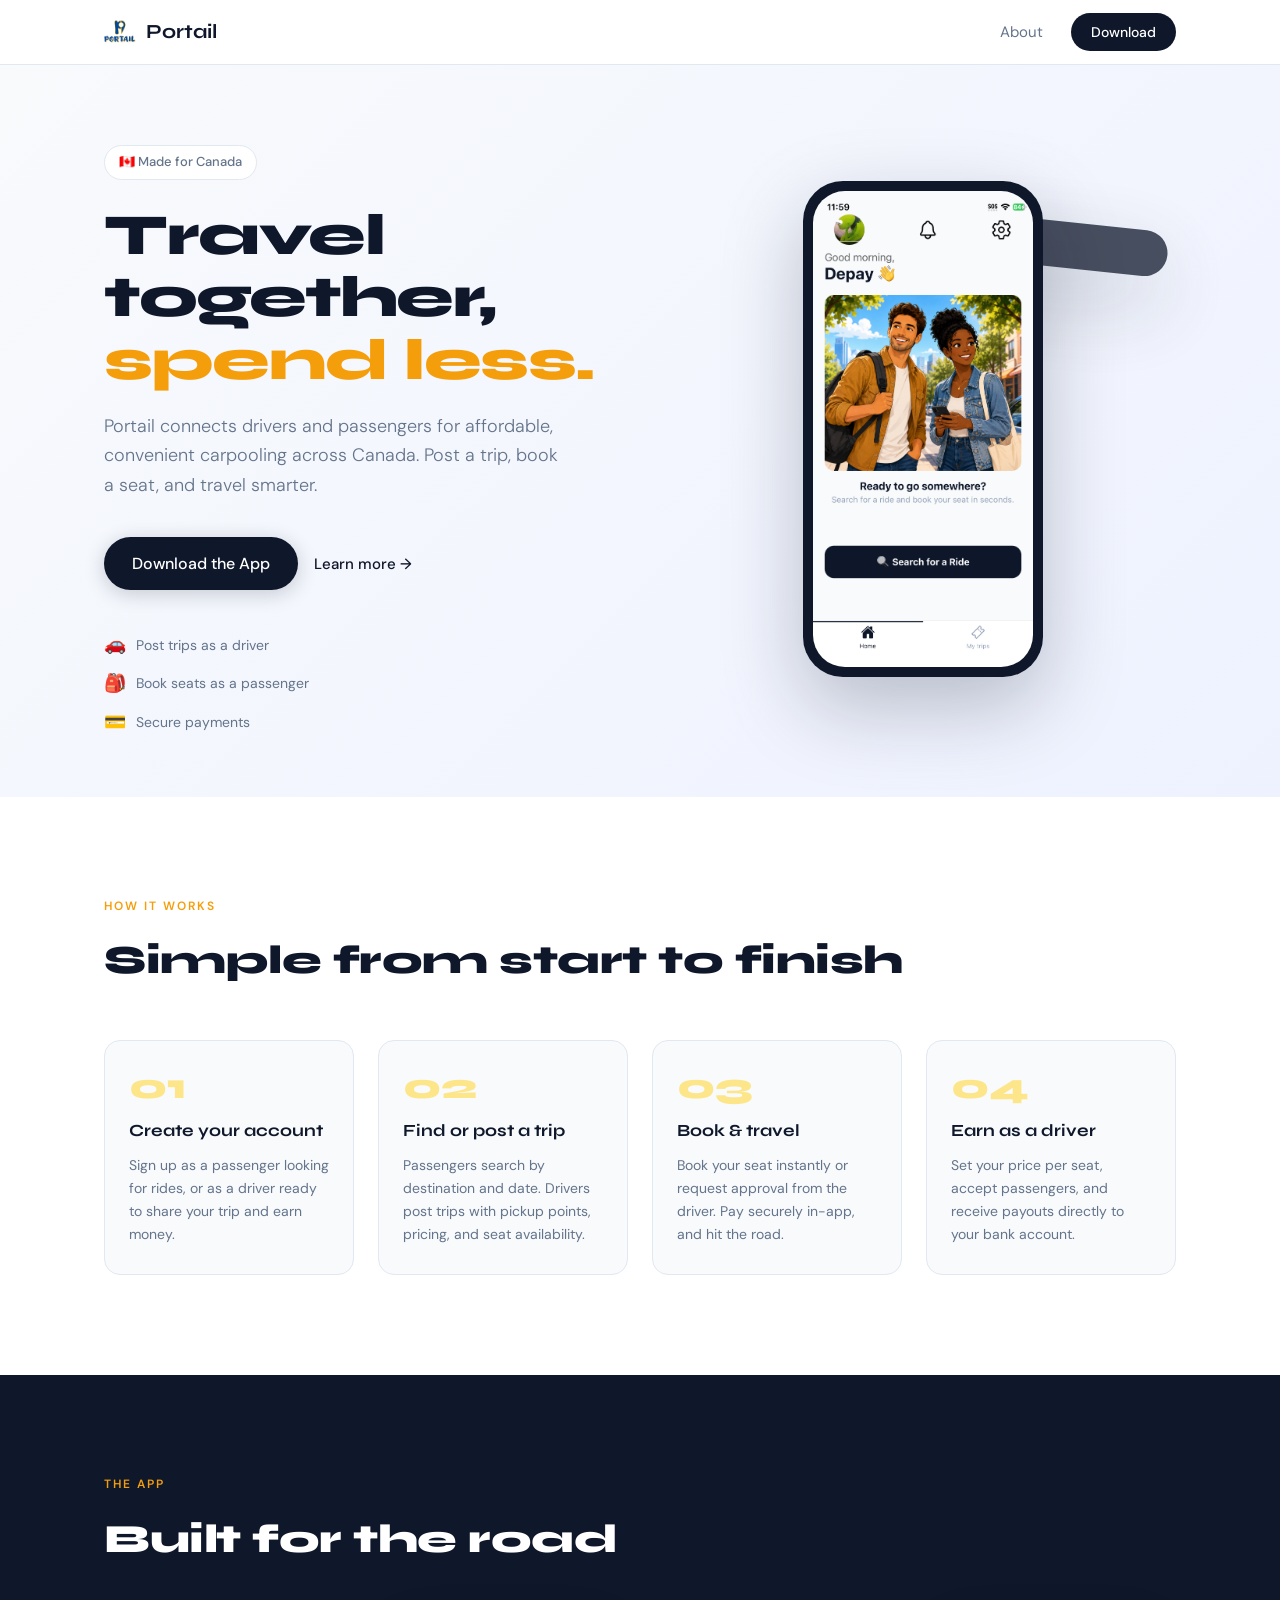
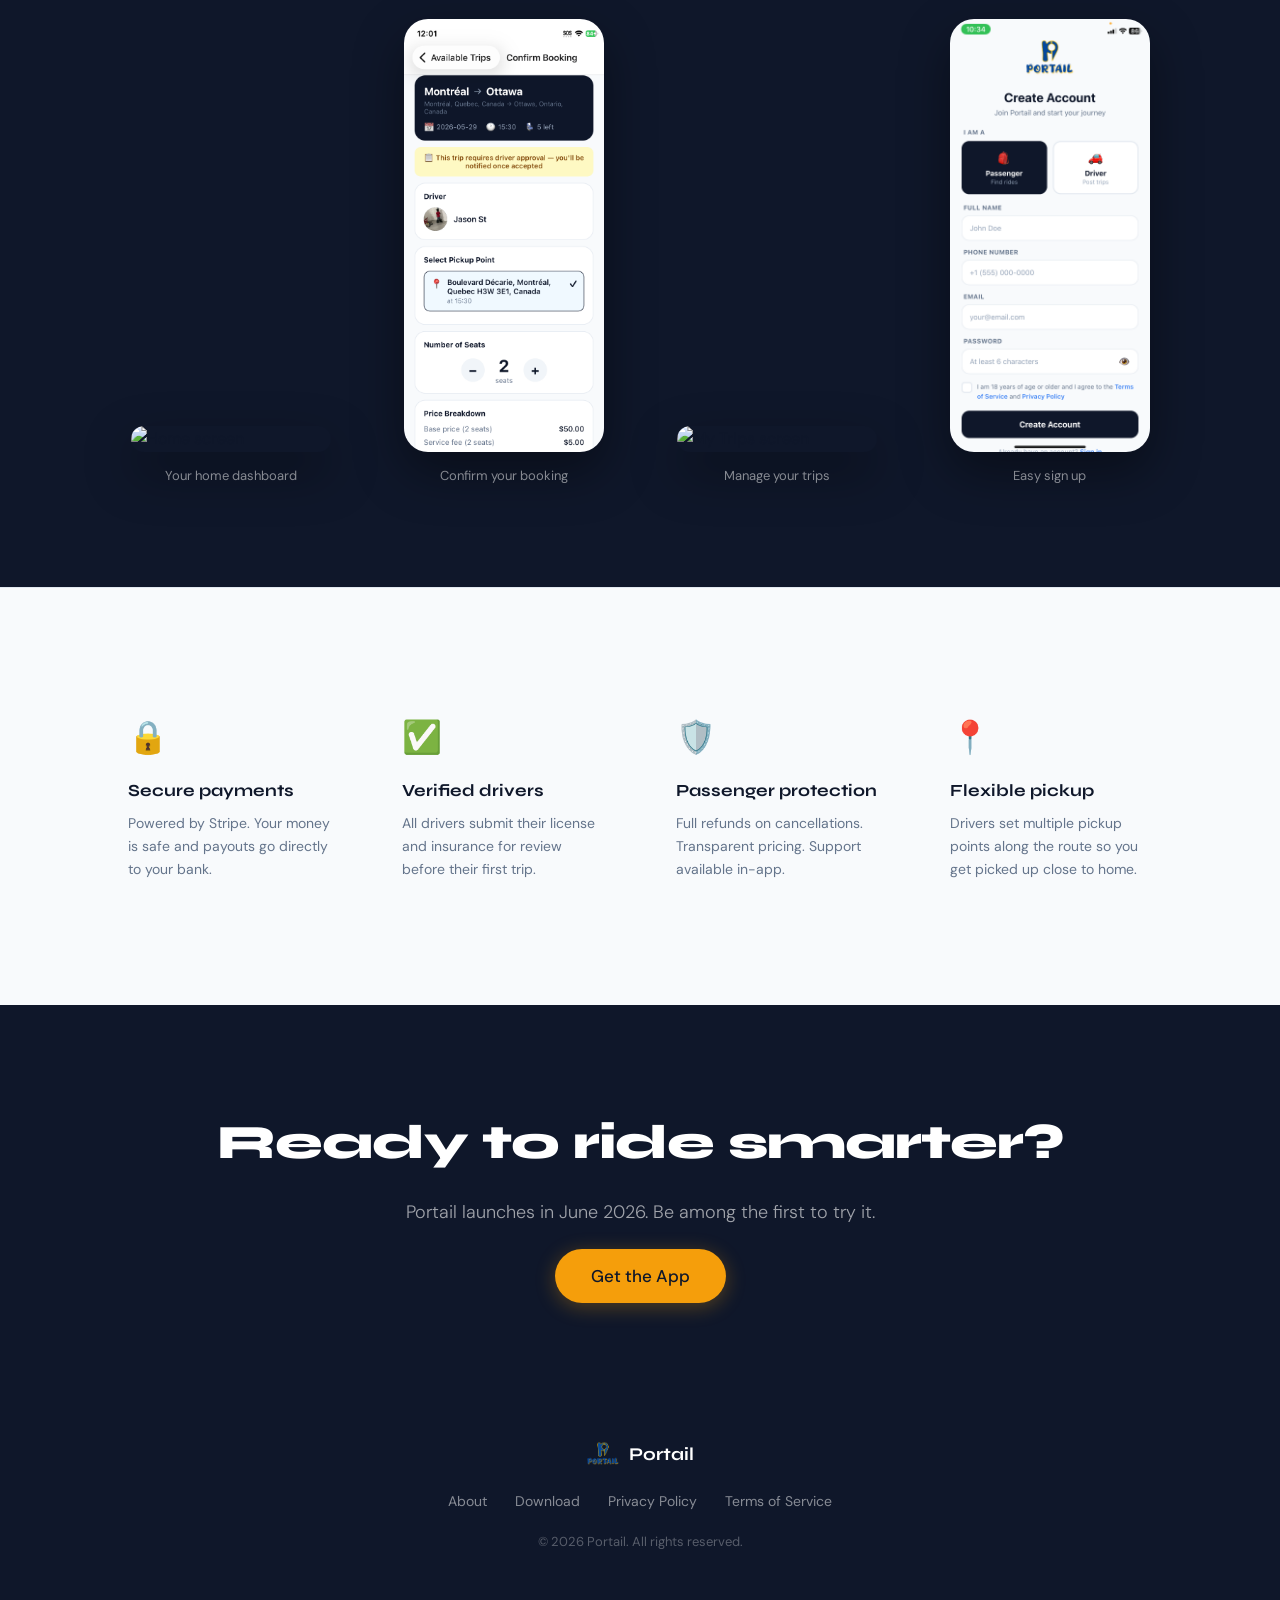
==== index.html @ 588521f0 "update" ====
<!DOCTYPE html>
<html lang="en">
<head>
  <meta charset="UTF-8" />
  <meta name="viewport" content="width=device-width, initial-scale=1.0" />
  <title>Portail — Carpooling Made Simple</title>
  <meta name="description" content="Portail connects drivers and passengers for affordable, convenient carpooling across Canada. Post a trip, book a seat, and travel smarter." />
  <link rel="preconnect" href="https://fonts.googleapis.com" />
  <link rel="preconnect" href="https://fonts.gstatic.com" crossorigin />
  <link href="https://fonts.googleapis.com/css2?family=Syne:wght@400;600;700;800&family=DM+Sans:ital,opsz,wght@0,9..40,300;0,9..40,400;0,9..40,500;1,9..40,300&display=swap" rel="stylesheet" />
  <link rel="stylesheet" href="styles.css" />
</head>
<body>

  <!-- NAV -->
  <nav class="nav">
    <div class="nav-inner">
      <a href="index.html" class="nav-logo">
        <img src="logo.png" alt="Portail" class="nav-logo-img" />
        <span>Portail</span>
      </a>
      <div class="nav-links">
        <a href="about.html">About</a>
        <a href="download.html" class="btn-nav">Download</a>
      </div>
    </div>
  </nav>

  <!-- HERO -->
  <section class="hero">
    <div class="hero-inner">
      <div class="hero-text">
        <div class="hero-badge">🇨🇦 Made for Canada</div>
        <h1>Travel together,<br /><span class="accent">spend less.</span></h1>
        <p class="hero-sub">Portail connects drivers and passengers for affordable, convenient carpooling across Canada. Post a trip, book a seat, and travel smarter.</p>
        <div class="hero-cta">
          <a href="download.html" class="btn-primary">Download the App</a>
          <a href="about.html" class="btn-ghost">Learn more →</a>
        </div>
        <div class="hero-badges">
          <div class="badge-item">
            <span class="badge-icon">🚗</span>
            <span>Post trips as a driver</span>
          </div>
          <div class="badge-item">
            <span class="badge-icon">🎒</span>
            <span>Book seats as a passenger</span>
          </div>
          <div class="badge-item">
            <span class="badge-icon">💳</span>
            <span>Secure payments</span>
          </div>
        </div>
      </div>
      <div class="hero-phones">
        <div class="phone-wrap phone-back">
          <img src="screen2.png" alt="Booking screen" class="phone-screen" />
        </div>
        <div class="phone-wrap phone-front">
          <img src="screen1.png" alt="Home screen" class="phone-screen" />
        </div>
      </div>
    </div>
  </section>

  <!-- FEATURES -->
  <section class="features">
    <div class="container">
      <div class="section-label">How it works</div>
      <h2>Simple from start to finish</h2>
      <div class="features-grid">
        <div class="feature-card">
          <div class="feature-num">01</div>
          <h3>Create your account</h3>
          <p>Sign up as a passenger looking for rides, or as a driver ready to share your trip and earn money.</p>
        </div>
        <div class="feature-card">
          <div class="feature-num">02</div>
          <h3>Find or post a trip</h3>
          <p>Passengers search by destination and date. Drivers post trips with pickup points, pricing, and seat availability.</p>
        </div>
        <div class="feature-card">
          <div class="feature-num">03</div>
          <h3>Book &amp; travel</h3>
          <p>Book your seat instantly or request approval from the driver. Pay securely in-app, and hit the road.</p>
        </div>
        <div class="feature-card">
          <div class="feature-num">04</div>
          <h3>Earn as a driver</h3>
          <p>Set your price per seat, accept passengers, and receive payouts directly to your bank account.</p>
        </div>
      </div>
    </div>
  </section>

  <!-- SCREENSHOTS -->
  <section class="screenshots">
    <div class="container">
      <div class="section-label">The app</div>
      <h2>Built for the road</h2>
      <div class="screens-row">
        <div class="screen-item">
          <img src="screen1.PNG" alt="Home screen" />
          <p>Your home dashboard</p>
        </div>
        <div class="screen-item">
          <img src="screen2.PNG" alt="Booking screen" />
          <p>Confirm your booking</p>
        </div>
        <div class="screen-item">
          <img src="screen3.png" alt="My Trips screen" />
          <p>Manage your trips</p>
        </div>
        <div class="screen-item">
          <img src="screen4.png" alt="Create account" />
          <p>Easy sign up</p>
        </div>
      </div>
    </div>
  </section>

  <!-- TRUST -->
  <section class="trust">
    <div class="container">
      <div class="trust-grid">
        <div class="trust-item">
          <div class="trust-icon">🔒</div>
          <h3>Secure payments</h3>
          <p>Powered by Stripe. Your money is safe and payouts go directly to your bank.</p>
        </div>
        <div class="trust-item">
          <div class="trust-icon">✅</div>
          <h3>Verified drivers</h3>
          <p>All drivers submit their license and insurance for review before their first trip.</p>
        </div>
        <div class="trust-item">
          <div class="trust-icon">🛡️</div>
          <h3>Passenger protection</h3>
          <p>Full refunds on cancellations. Transparent pricing. Support available in-app.</p>
        </div>
        <div class="trust-item">
          <div class="trust-icon">📍</div>
          <h3>Flexible pickup</h3>
          <p>Drivers set multiple pickup points along the route so you get picked up close to home.</p>
        </div>
      </div>
    </div>
  </section>

  <!-- CTA -->
  <section class="cta-section">
    <div class="container cta-inner">
      <h2>Ready to ride smarter?</h2>
      <p>Portail launches in June 2026. Be among the first to try it.</p>
      <a href="download.html" class="btn-primary btn-large">Get the App</a>
    </div>
  </section>

  <!-- FOOTER -->
  <footer class="footer">
    <div class="container footer-inner">
      <div class="footer-logo">
        <img src="logo.png" alt="Portail" class="nav-logo-img" />
        <span>Portail</span>
      </div>
      <div class="footer-links">
        <a href="about.html">About</a>
        <a href="download.html">Download</a>
        <a href="https://grape-magnolia-440.notion.site/Portail-Privacy-Policy-3470fde5a15980a7932dcb710c781176" target="_blank">Privacy Policy</a>
        <a href="https://grape-magnolia-440.notion.site/Portail-Terms-of-Service-3470fde5a15980f983e7eccd2fd66af7" target="_blank">Terms of Service</a>
      </div>
      <p class="footer-copy">© 2026 Portail. All rights reserved.</p>
    </div>
  </footer>

</body>
</html>
---- styles.css ----
*, *::before, *::after { box-sizing: border-box; margin: 0; padding: 0; }

:root {
  --navy: #0f172a;
  --navy-light: #1e293b;
  --gold: #f59e0b;
  --gold-light: #fde68a;
  --white: #ffffff;
  --off-white: #f8fafc;
  --text: #0f172a;
  --text-muted: #64748b;
  --text-light: #94a3b8;
  --border: #e2e8f0;
  --radius: 16px;
  --radius-sm: 10px;
}

html { scroll-behavior: smooth; }

body {
  font-family: 'DM Sans', sans-serif;
  background: var(--white);
  color: var(--text);
  line-height: 1.6;
  overflow-x: hidden;
}

h1, h2, h3 { font-family: 'Syne', sans-serif; }

.container {
  max-width: 1120px;
  margin: 0 auto;
  padding: 0 24px;
}

/* NAV */
.nav {
  position: sticky;
  top: 0;
  z-index: 100;
  background: rgba(255,255,255,0.92);
  backdrop-filter: blur(12px);
  border-bottom: 1px solid var(--border);
}

.nav-inner {
  max-width: 1120px;
  margin: 0 auto;
  padding: 0 24px;
  height: 64px;
  display: flex;
  align-items: center;
  justify-content: space-between;
}

.nav-logo {
  display: flex;
  align-items: center;
  gap: 10px;
  text-decoration: none;
  font-family: 'Syne', sans-serif;
  font-weight: 700;
  font-size: 20px;
  color: var(--navy);
}

.nav-logo-img {
  width: 32px;
  height: 32px;
  object-fit: contain;
}

.nav-links {
  display: flex;
  align-items: center;
  gap: 28px;
}

.nav-links a {
  text-decoration: none;
  color: var(--text-muted);
  font-size: 15px;
  font-weight: 400;
  transition: color 0.2s;
}

.nav-links a:hover, .nav-links a.active { color: var(--navy); }

.btn-nav {
  background: var(--navy) !important;
  color: var(--white) !important;
  padding: 8px 20px;
  border-radius: 40px;
  font-weight: 500 !important;
  font-size: 14px !important;
  transition: opacity 0.2s !important;
}

.btn-nav:hover { opacity: 0.85 !important; }

/* HERO */
.hero {
  padding: 80px 0 60px;
  background: linear-gradient(135deg, #f8fafc 0%, #eef2ff 100%);
  overflow: hidden;
}

.hero-inner {
  max-width: 1120px;
  margin: 0 auto;
  padding: 0 24px;
  display: grid;
  grid-template-columns: 1fr 1fr;
  gap: 60px;
  align-items: center;
}

.hero-badge {
  display: inline-flex;
  align-items: center;
  gap: 6px;
  background: var(--white);
  border: 1px solid var(--border);
  padding: 6px 14px;
  border-radius: 40px;
  font-size: 13px;
  font-weight: 500;
  color: var(--text-muted);
  margin-bottom: 24px;
}

h1 {
  font-size: 58px;
  font-weight: 800;
  line-height: 1.08;
  letter-spacing: -1.5px;
  color: var(--navy);
  margin-bottom: 20px;
}

.accent { color: var(--gold); }

.hero-sub {
  font-size: 18px;
  color: var(--text-muted);
  line-height: 1.65;
  max-width: 460px;
  margin-bottom: 36px;
  font-weight: 300;
}

.hero-cta {
  display: flex;
  gap: 16px;
  align-items: center;
  margin-bottom: 40px;
}

.btn-primary {
  background: var(--navy);
  color: var(--white);
  padding: 14px 28px;
  border-radius: 40px;
  text-decoration: none;
  font-weight: 500;
  font-size: 16px;
  transition: transform 0.2s, box-shadow 0.2s;
  box-shadow: 0 4px 20px rgba(15,23,42,0.2);
}

.btn-primary:hover {
  transform: translateY(-2px);
  box-shadow: 0 8px 30px rgba(15,23,42,0.25);
}

.btn-primary.btn-large {
  padding: 16px 36px;
  font-size: 17px;
}

.btn-ghost {
  color: var(--navy);
  text-decoration: none;
  font-weight: 500;
  font-size: 15px;
  transition: opacity 0.2s;
}

.btn-ghost:hover { opacity: 0.6; }

.hero-badges {
  display: flex;
  flex-direction: column;
  gap: 10px;
}

.badge-item {
  display: flex;
  align-items: center;
  gap: 10px;
  font-size: 14px;
  color: var(--text-muted);
}

.badge-icon { font-size: 18px; }

/* PHONE MOCKUPS */
.hero-phones {
  position: relative;
  height: 560px;
  display: flex;
  align-items: center;
  justify-content: center;
}

.phone-wrap {
  position: absolute;
  background: var(--navy);
  border-radius: 40px;
  padding: 10px;
  box-shadow: 0 30px 80px rgba(15,23,42,0.25);
  overflow: hidden;
}

.phone-front {
  width: 240px;
  z-index: 2;
  left: 50%;
  transform: translateX(-50%);
  top: 20px;
}

.phone-back {
  width: 220px;
  z-index: 1;
  left: 55%;
  top: 60px;
  opacity: 0.75;
  transform: rotate(6deg);
}

.phone-screen {
  width: 100%;
  border-radius: 32px;
  display: block;
}

/* SECTION LABEL */
.section-label {
  font-size: 12px;
  font-weight: 600;
  text-transform: uppercase;
  letter-spacing: 2px;
  color: var(--gold);
  margin-bottom: 12px;
}

/* FEATURES */
.features {
  padding: 100px 0;
  background: var(--white);
}

.features h2 {
  font-size: 40px;
  font-weight: 800;
  color: var(--navy);
  margin-bottom: 48px;
  letter-spacing: -0.5px;
}

.features-grid {
  display: grid;
  grid-template-columns: repeat(4, 1fr);
  gap: 24px;
}

.feature-card {
  background: var(--off-white);
  border-radius: var(--radius);
  padding: 28px 24px;
  border: 1px solid var(--border);
}

.feature-num {
  font-family: 'Syne', sans-serif;
  font-size: 36px;
  font-weight: 800;
  color: var(--gold-light);
  margin-bottom: 12px;
  line-height: 1;
}

.feature-card h3 {
  font-size: 17px;
  font-weight: 700;
  color: var(--navy);
  margin-bottom: 10px;
}

.feature-card p {
  font-size: 14px;
  color: var(--text-muted);
  line-height: 1.65;
}

/* SCREENSHOTS */
.screenshots {
  padding: 100px 0;
  background: var(--navy);
}

.screenshots .section-label { color: var(--gold); }

.screenshots h2 {
  font-size: 40px;
  font-weight: 800;
  color: var(--white);
  margin-bottom: 48px;
  letter-spacing: -0.5px;
}

.screens-row {
  display: grid;
  grid-template-columns: repeat(4, 1fr);
  gap: 20px;
  align-items: end;
}

.screen-item {
  display: flex;
  flex-direction: column;
  align-items: center;
  gap: 14px;
}

.screen-item img {
  width: 100%;
  max-width: 200px;
  border-radius: 24px;
  box-shadow: 0 20px 50px rgba(0,0,0,0.4);
}

.screen-item p {
  font-size: 13px;
  color: rgba(255,255,255,0.5);
  text-align: center;
}

/* TRUST */
.trust {
  padding: 100px 0;
  background: var(--off-white);
  border-top: 1px solid var(--border);
}

.trust-grid {
  display: grid;
  grid-template-columns: repeat(4, 1fr);
  gap: 24px;
}

.trust-item {
  padding: 24px;
}

.trust-icon {
  font-size: 32px;
  margin-bottom: 14px;
}

.trust-item h3 {
  font-size: 17px;
  font-weight: 700;
  color: var(--navy);
  margin-bottom: 8px;
}

.trust-item p {
  font-size: 14px;
  color: var(--text-muted);
  line-height: 1.65;
}

/* CTA SECTION */
.cta-section {
  padding: 100px 0;
  background: var(--navy);
}

.cta-inner {
  text-align: center;
}

.cta-inner h2 {
  font-size: 48px;
  font-weight: 800;
  color: var(--white);
  letter-spacing: -1px;
  margin-bottom: 16px;
}

.cta-inner p {
  font-size: 18px;
  color: rgba(255,255,255,0.6);
  margin-bottom: 36px;
  font-weight: 300;
}

.cta-inner .btn-primary {
  background: var(--gold);
  color: var(--navy);
  box-shadow: 0 4px 20px rgba(245,158,11,0.3);
}

/* PAGE HERO */
.page-hero {
  padding: 80px 0 60px;
  background: linear-gradient(135deg, #f8fafc 0%, #eef2ff 100%);
}

.page-hero h1 {
  font-size: 52px;
  font-weight: 800;
  letter-spacing: -1px;
  color: var(--navy);
  margin-bottom: 20px;
  line-height: 1.1;
}

.page-hero-sub {
  font-size: 18px;
  color: var(--text-muted);
  max-width: 600px;
  line-height: 1.7;
  font-weight: 300;
}

/* TIMELINE */
.timeline-section {
  padding: 100px 0;
  background: var(--white);
}

.timeline-section h2 {
  font-size: 40px;
  font-weight: 800;
  color: var(--navy);
  margin-bottom: 48px;
  letter-spacing: -0.5px;
}

.timeline {
  display: flex;
  flex-direction: column;
  gap: 0;
  border-left: 2px solid var(--border);
  padding-left: 40px;
  margin-left: 12px;
}

.timeline-item {
  position: relative;
  padding-bottom: 48px;
}

.timeline-item:last-child { padding-bottom: 0; }

.timeline-dot {
  position: absolute;
  left: -49px;
  top: 6px;
  width: 16px;
  height: 16px;
  border-radius: 50%;
  background: var(--gold);
  border: 3px solid var(--white);
  box-shadow: 0 0 0 2px var(--gold);
}

.timeline-date {
  font-size: 13px;
  font-weight: 600;
  text-transform: uppercase;
  letter-spacing: 1.5px;
  color: var(--gold);
  margin-bottom: 8px;
}

.timeline-content h3 {
  font-size: 22px;
  font-weight: 700;
  color: var(--navy);
  margin-bottom: 10px;
}

.timeline-content p {
  font-size: 15px;
  color: var(--text-muted);
  max-width: 560px;
  line-height: 1.7;
}

/* VALUES */
.values-section {
  padding: 100px 0;
  background: var(--off-white);
}

.values-section h2 {
  font-size: 40px;
  font-weight: 800;
  color: var(--navy);
  margin-bottom: 48px;
  letter-spacing: -0.5px;
}

.values-grid {
  display: grid;
  grid-template-columns: repeat(4, 1fr);
  gap: 24px;
}

.value-card {
  background: var(--white);
  border: 1px solid var(--border);
  border-radius: var(--radius);
  padding: 28px 24px;
}

.value-emoji { font-size: 32px; margin-bottom: 14px; }

.value-card h3 {
  font-size: 17px;
  font-weight: 700;
  color: var(--navy);
  margin-bottom: 8px;
}

.value-card p {
  font-size: 14px;
  color: var(--text-muted);
  line-height: 1.65;
}

/* DOWNLOAD PAGE */
.download-hero {
  padding: 80px 0;
  background: linear-gradient(135deg, #f8fafc 0%, #eef2ff 100%);
  min-height: calc(100vh - 64px);
  display: flex;
  align-items: center;
}

.download-inner {
  display: grid;
  grid-template-columns: 1fr 1fr;
  gap: 60px;
  align-items: center;
}

.download-text h1 {
  font-size: 52px;
  font-weight: 800;
  letter-spacing: -1px;
  color: var(--navy);
  margin-bottom: 20px;
  line-height: 1.1;
}

.download-text > p {
  font-size: 17px;
  color: var(--text-muted);
  line-height: 1.7;
  margin-bottom: 36px;
  font-weight: 300;
}

.store-buttons {
  display: flex;
  flex-direction: column;
  gap: 14px;
  margin-bottom: 16px;
}

.store-btn {
  display: flex;
  align-items: center;
  gap: 16px;
  background: var(--navy);
  color: var(--white);
  text-decoration: none;
  padding: 14px 22px;
  border-radius: var(--radius);
  max-width: 260px;
  transition: transform 0.2s, opacity 0.2s;
  opacity: 0.5;
  cursor: default;
}

.store-icon { display: flex; align-items: center; }

.store-text {
  display: flex;
  flex-direction: column;
}

.store-sub {
  font-size: 11px;
  opacity: 0.7;
  font-weight: 300;
}

.store-name {
  font-family: 'Syne', sans-serif;
  font-size: 18px;
  font-weight: 700;
}

.coming-soon-note {
  font-size: 13px;
  color: var(--text-light);
  margin-bottom: 28px;
}

.download-features {
  display: flex;
  flex-direction: column;
  gap: 10px;
}

.dl-feature {
  display: flex;
  align-items: center;
  gap: 10px;
  font-size: 15px;
  color: var(--text-muted);
}

.dl-feature span {
  color: #22c55e;
  font-weight: 700;
}

.download-phone {
  display: flex;
  justify-content: center;
  align-items: center;
}

.dl-phone-img {
  width: 280px;
  border-radius: 36px;
  box-shadow: 0 30px 80px rgba(15,23,42,0.2);
}

/* REQUIREMENTS */
.requirements {
  padding: 80px 0;
  background: var(--white);
  border-top: 1px solid var(--border);
}

.requirements h2 {
  font-size: 32px;
  font-weight: 800;
  color: var(--navy);
  margin-bottom: 36px;
  letter-spacing: -0.5px;
}

.req-grid {
  display: grid;
  grid-template-columns: repeat(2, 1fr);
  gap: 20px;
  max-width: 560px;
}

.req-card {
  background: var(--off-white);
  border: 1px solid var(--border);
  border-radius: var(--radius);
  padding: 24px;
}

.req-icon { font-size: 28px; margin-bottom: 12px; }

.req-card h3 {
  font-size: 17px;
  font-weight: 700;
  color: var(--navy);
  margin-bottom: 8px;
}

.req-card p {
  font-size: 14px;
  color: var(--text-muted);
  line-height: 1.8;
}

/* FOOTER */
.footer {
  background: var(--navy);
  padding: 48px 0;
}

.footer-inner {
  display: flex;
  flex-direction: column;
  align-items: center;
  gap: 20px;
}

.footer-logo {
  display: flex;
  align-items: center;
  gap: 10px;
  font-family: 'Syne', sans-serif;
  font-weight: 700;
  font-size: 18px;
  color: var(--white);
}

.footer-links {
  display: flex;
  gap: 28px;
}

.footer-links a {
  text-decoration: none;
  color: rgba(255,255,255,0.5);
  font-size: 14px;
  transition: color 0.2s;
}

.footer-links a:hover { color: var(--white); }

.footer-copy {
  font-size: 13px;
  color: rgba(255,255,255,0.3);
}

/* RESPONSIVE */
@media (max-width: 900px) {
  h1 { font-size: 40px; }
  .hero-inner { grid-template-columns: 1fr; }
  .hero-phones { display: none; }
  .features-grid { grid-template-columns: repeat(2, 1fr); }
  .trust-grid { grid-template-columns: repeat(2, 1fr); }
  .values-grid { grid-template-columns: repeat(2, 1fr); }
  .screens-row { grid-template-columns: repeat(2, 1fr); }
  .download-inner { grid-template-columns: 1fr; }
  .download-phone { display: none; }
  .page-hero h1 { font-size: 38px; }
}

@media (max-width: 560px) {
  h1 { font-size: 34px; }
  .features-grid { grid-template-columns: 1fr; }
  .trust-grid { grid-template-columns: 1fr; }
  .values-grid { grid-template-columns: 1fr; }
  .screens-row { grid-template-columns: repeat(2, 1fr); }
  .cta-inner h2 { font-size: 34px; }
  .footer-links { flex-wrap: wrap; justify-content: center; gap: 16px; }
  .hero-cta { flex-direction: column; align-items: flex-start; }
}
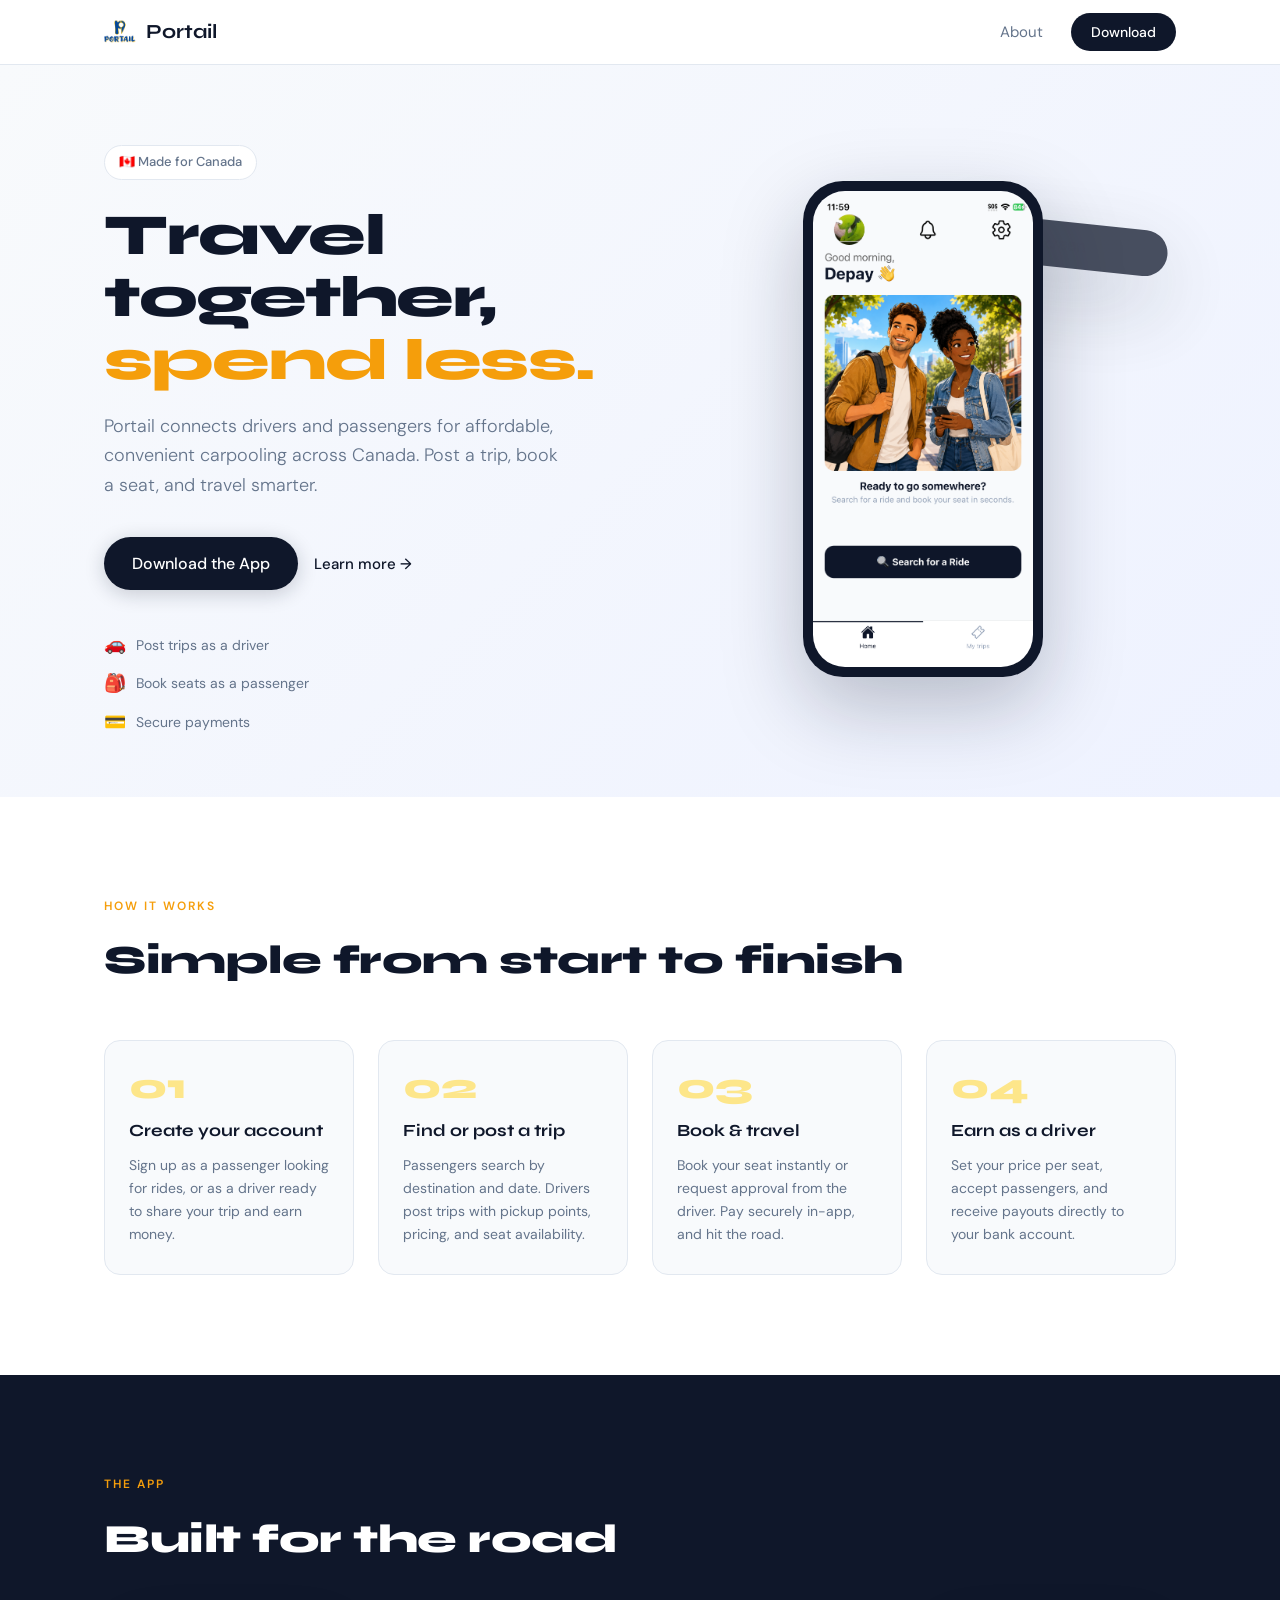
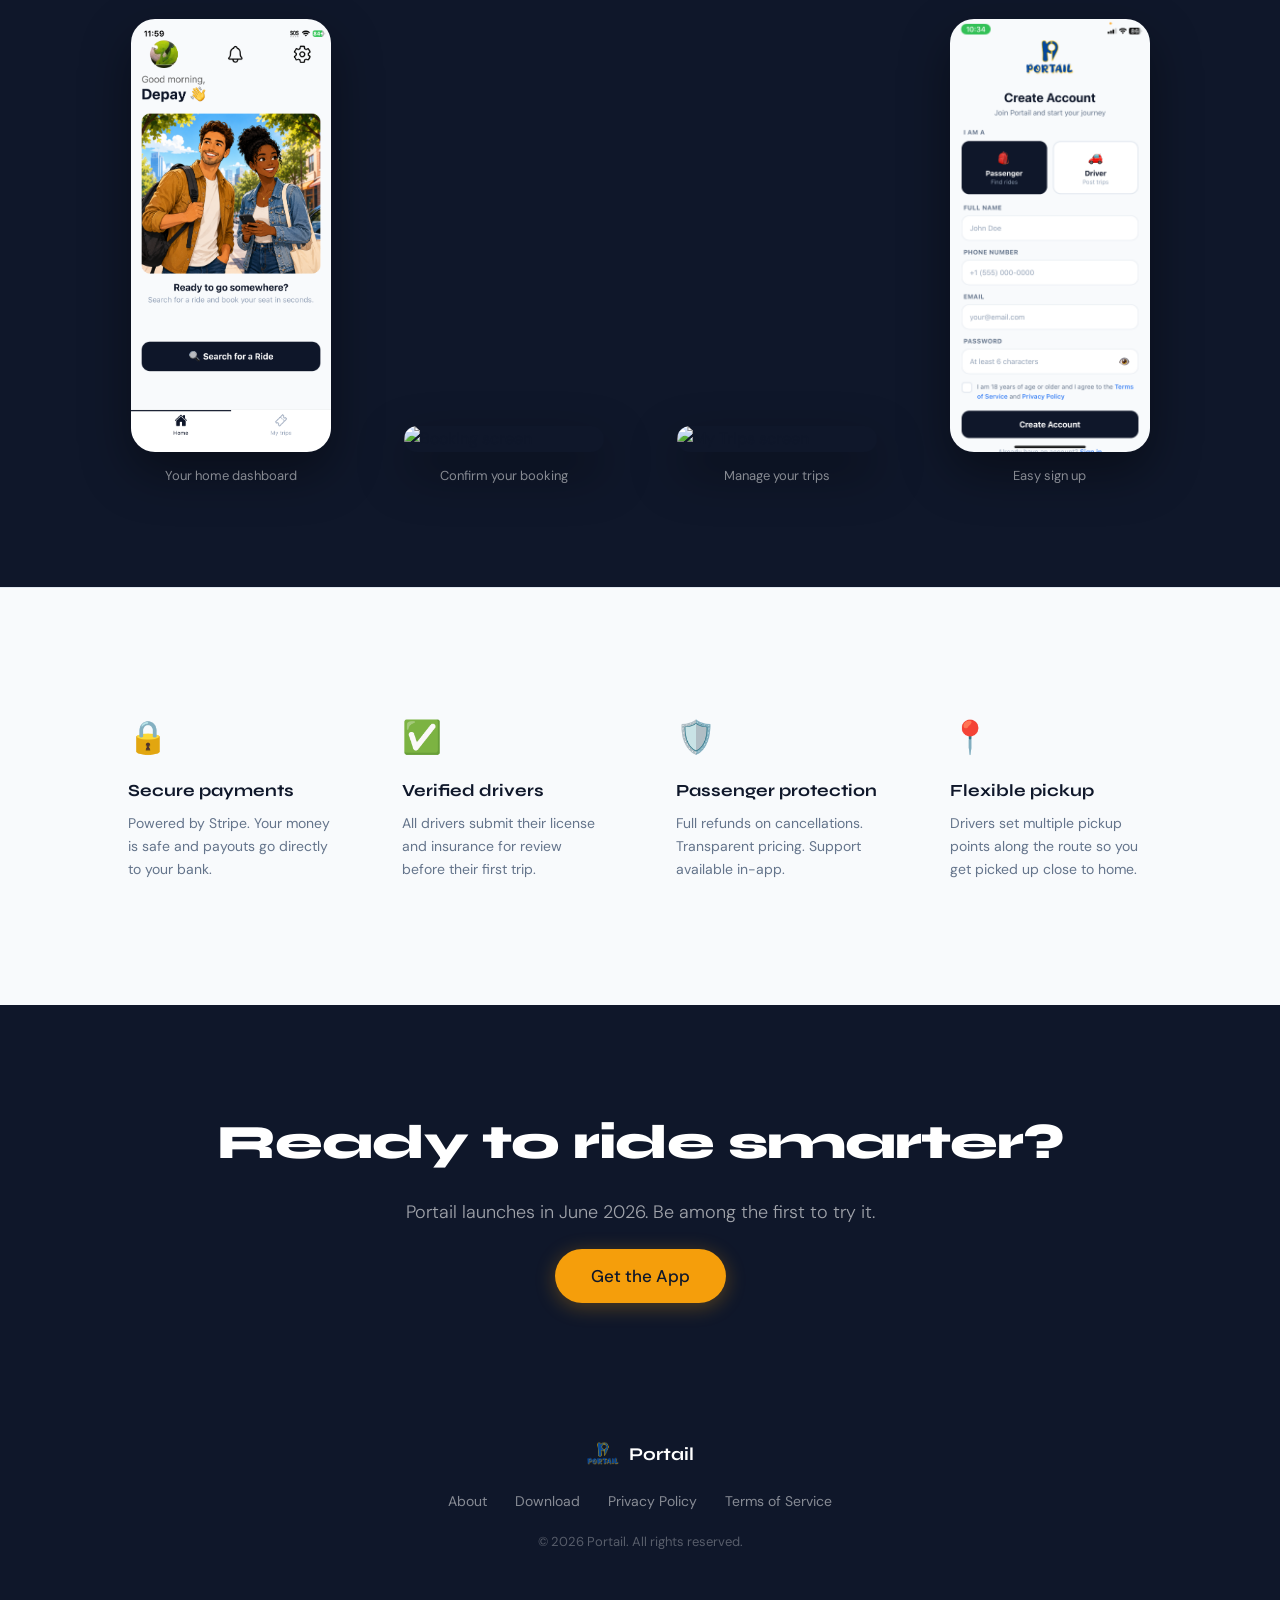
==== commit 2614179f: "update" ====
--- a/index.html
+++ b/index.html
@@ -100,11 +100,11 @@
       <h2>Built for the road</h2>
       <div class="screens-row">
         <div class="screen-item">
-          <img src="screen1.PNG" alt="Home screen" />
+          <img src="screen1.png" alt="Home screen" />
           <p>Your home dashboard</p>
         </div>
         <div class="screen-item">
-          <img src="screen2.PNG" alt="Booking screen" />
+          <img src="screen2.png" alt="Booking screen" />
           <p>Confirm your booking</p>
         </div>
         <div class="screen-item">
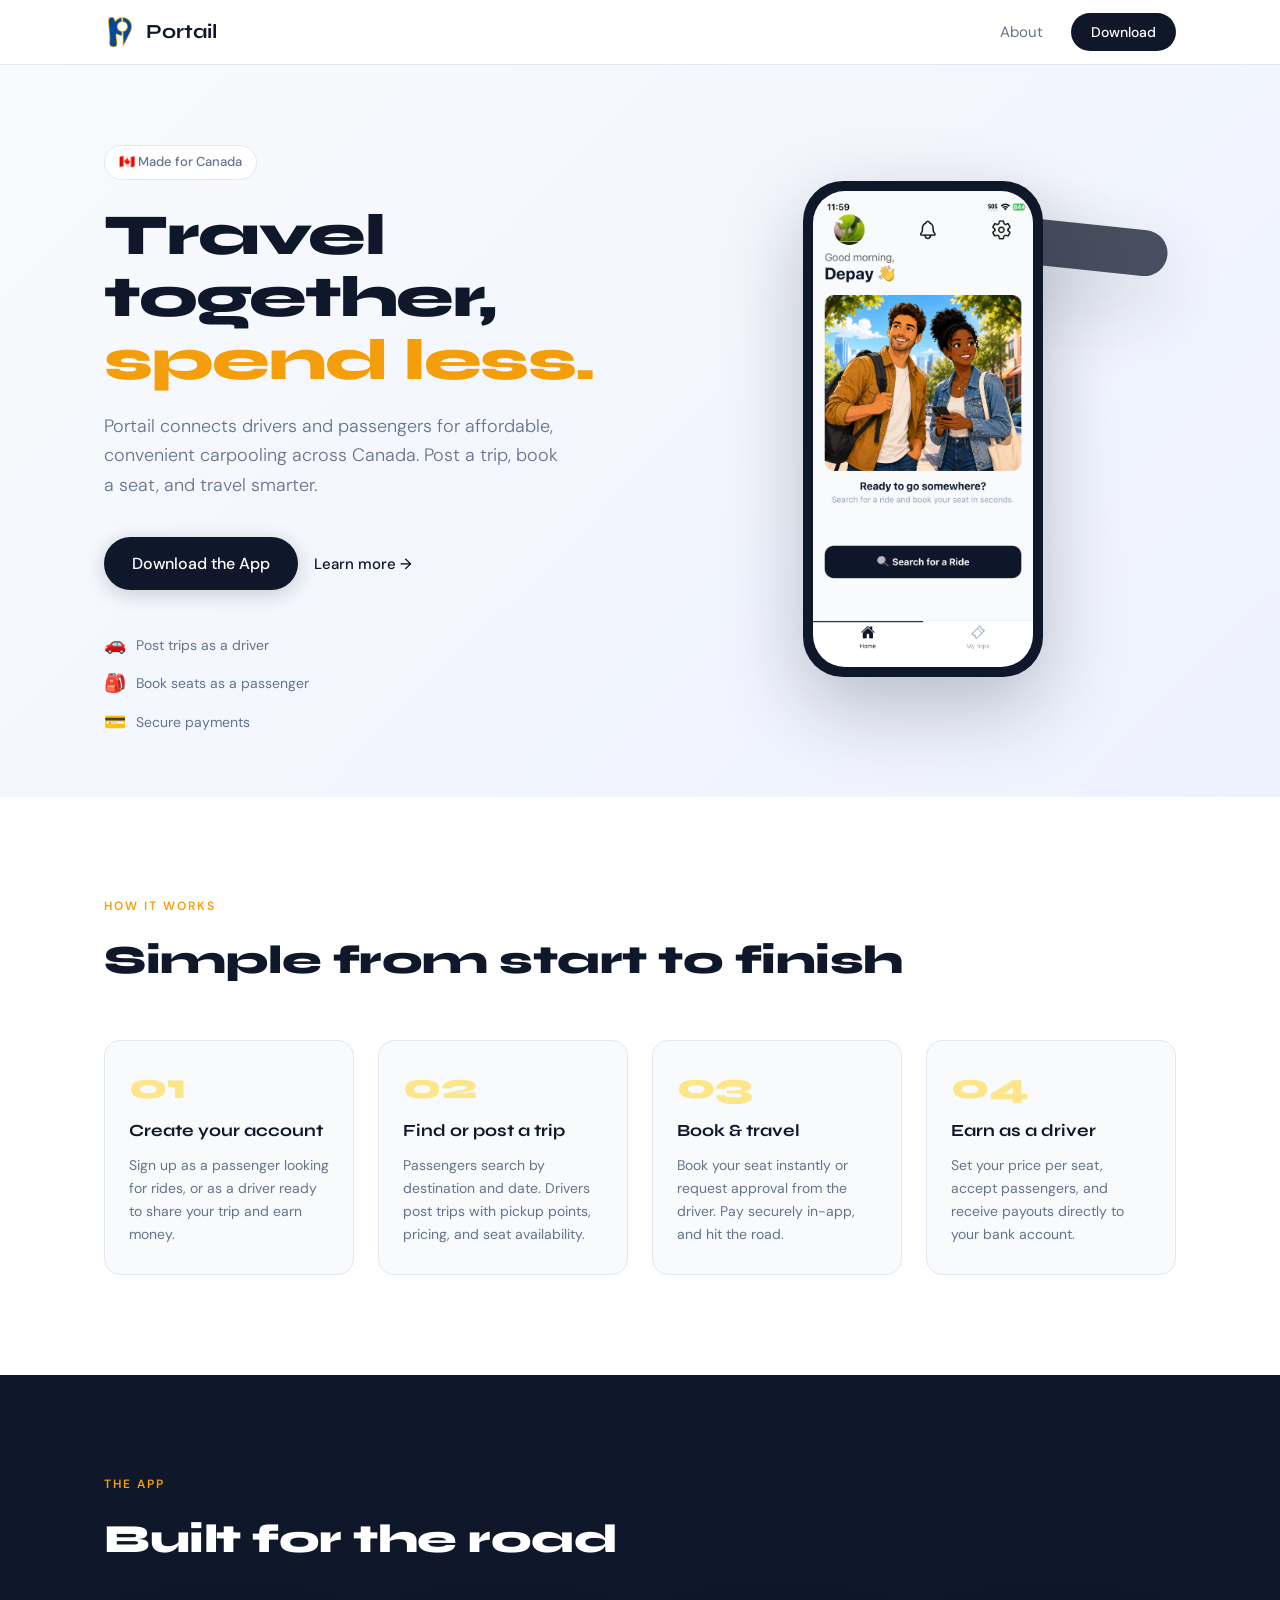
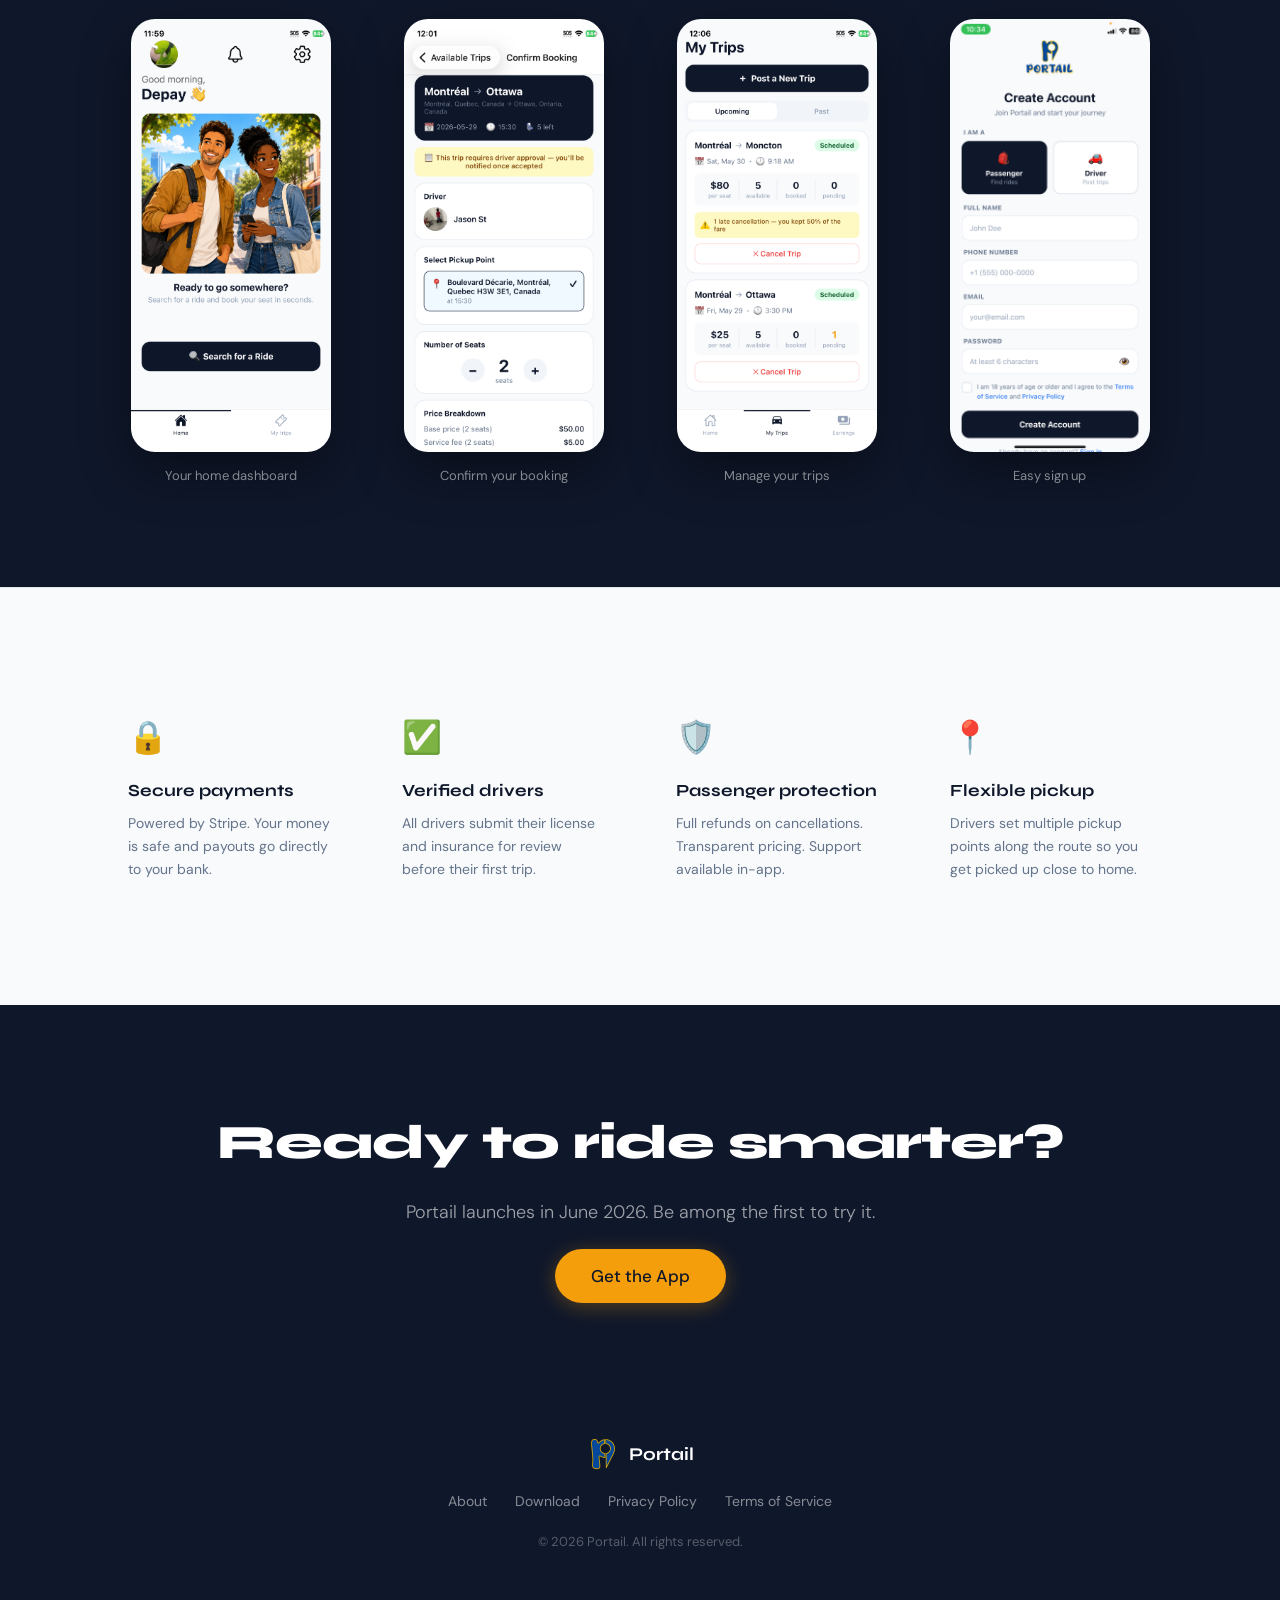
==== commit edbe289e: "update" ====
--- a/index.html
+++ b/index.html
@@ -104,11 +104,11 @@
           <p>Your home dashboard</p>
         </div>
         <div class="screen-item">
-          <img src="screen2.png" alt="Booking screen" />
+          <img src="image2.png" alt="Booking screen" />
           <p>Confirm your booking</p>
         </div>
         <div class="screen-item">
-          <img src="screen3.png" alt="My Trips screen" />
+          <img src="image3.png" alt="My Trips screen" />
           <p>Manage your trips</p>
         </div>
         <div class="screen-item">
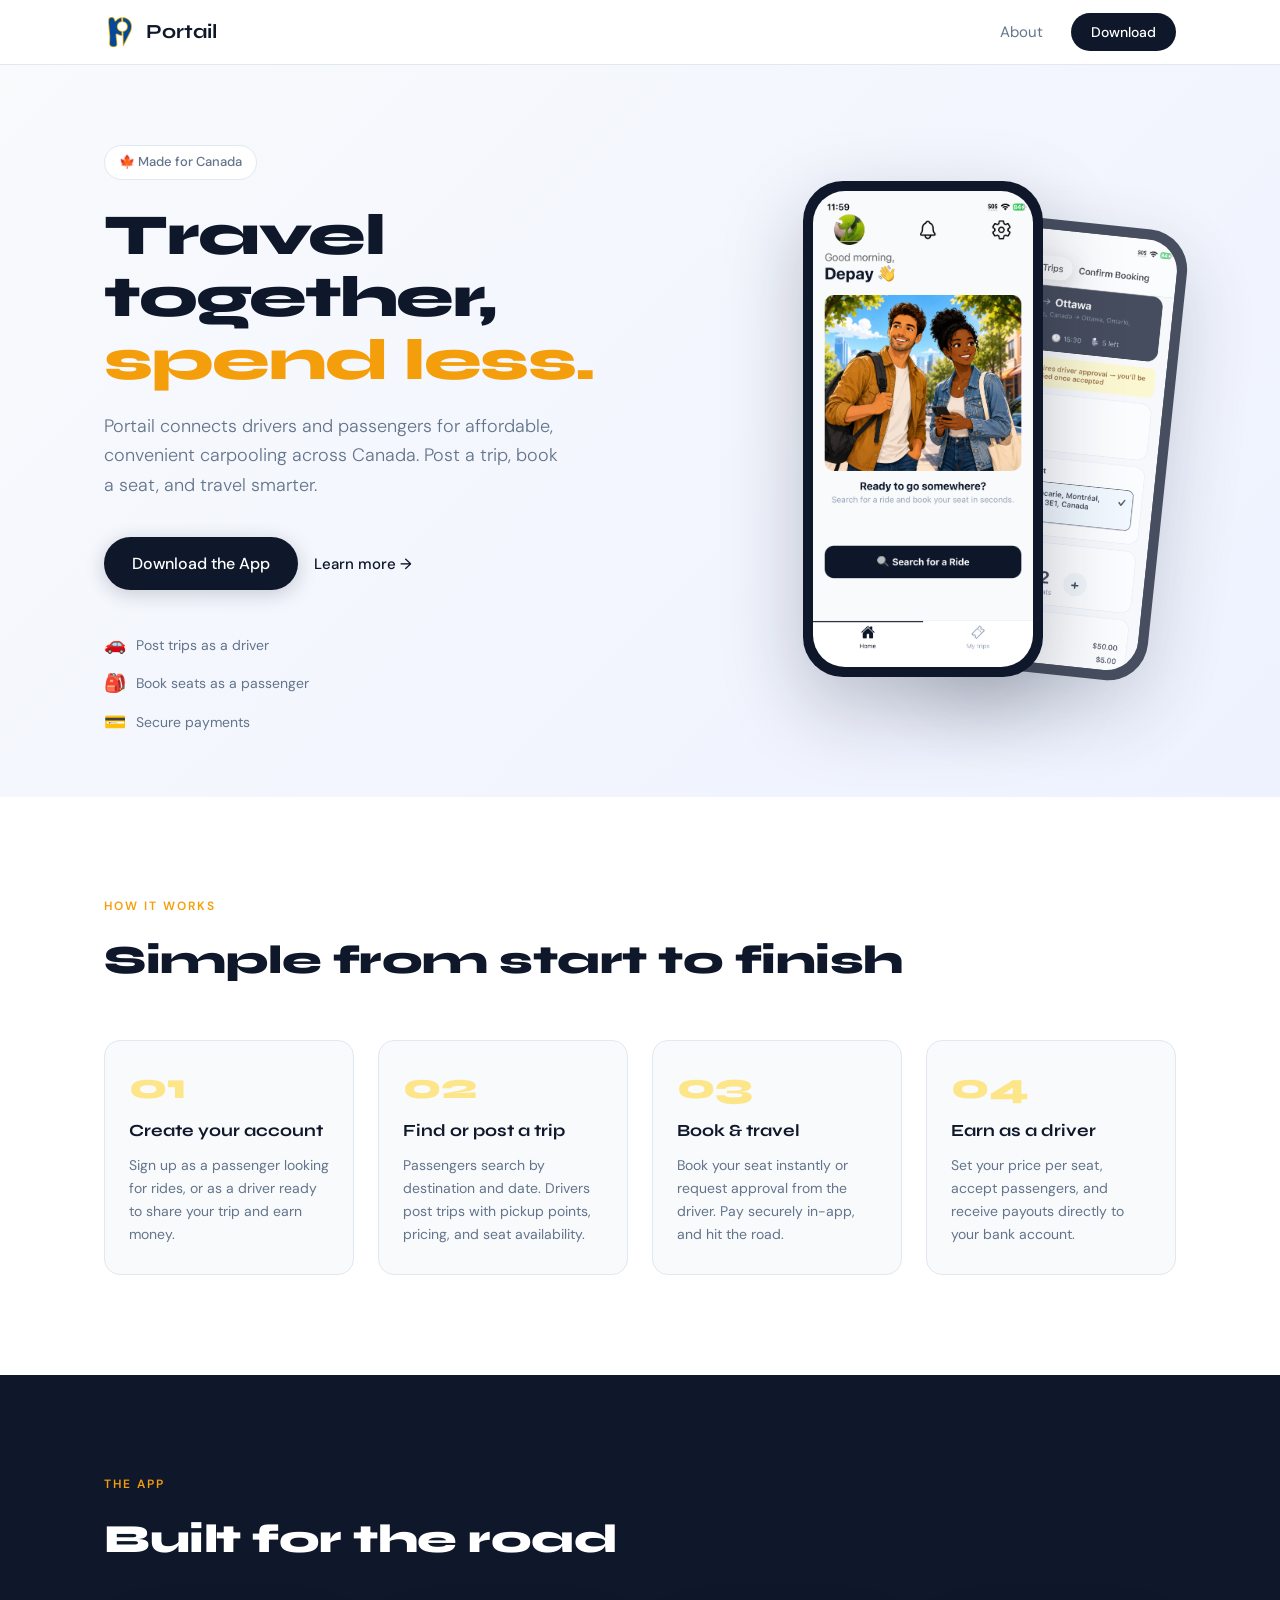
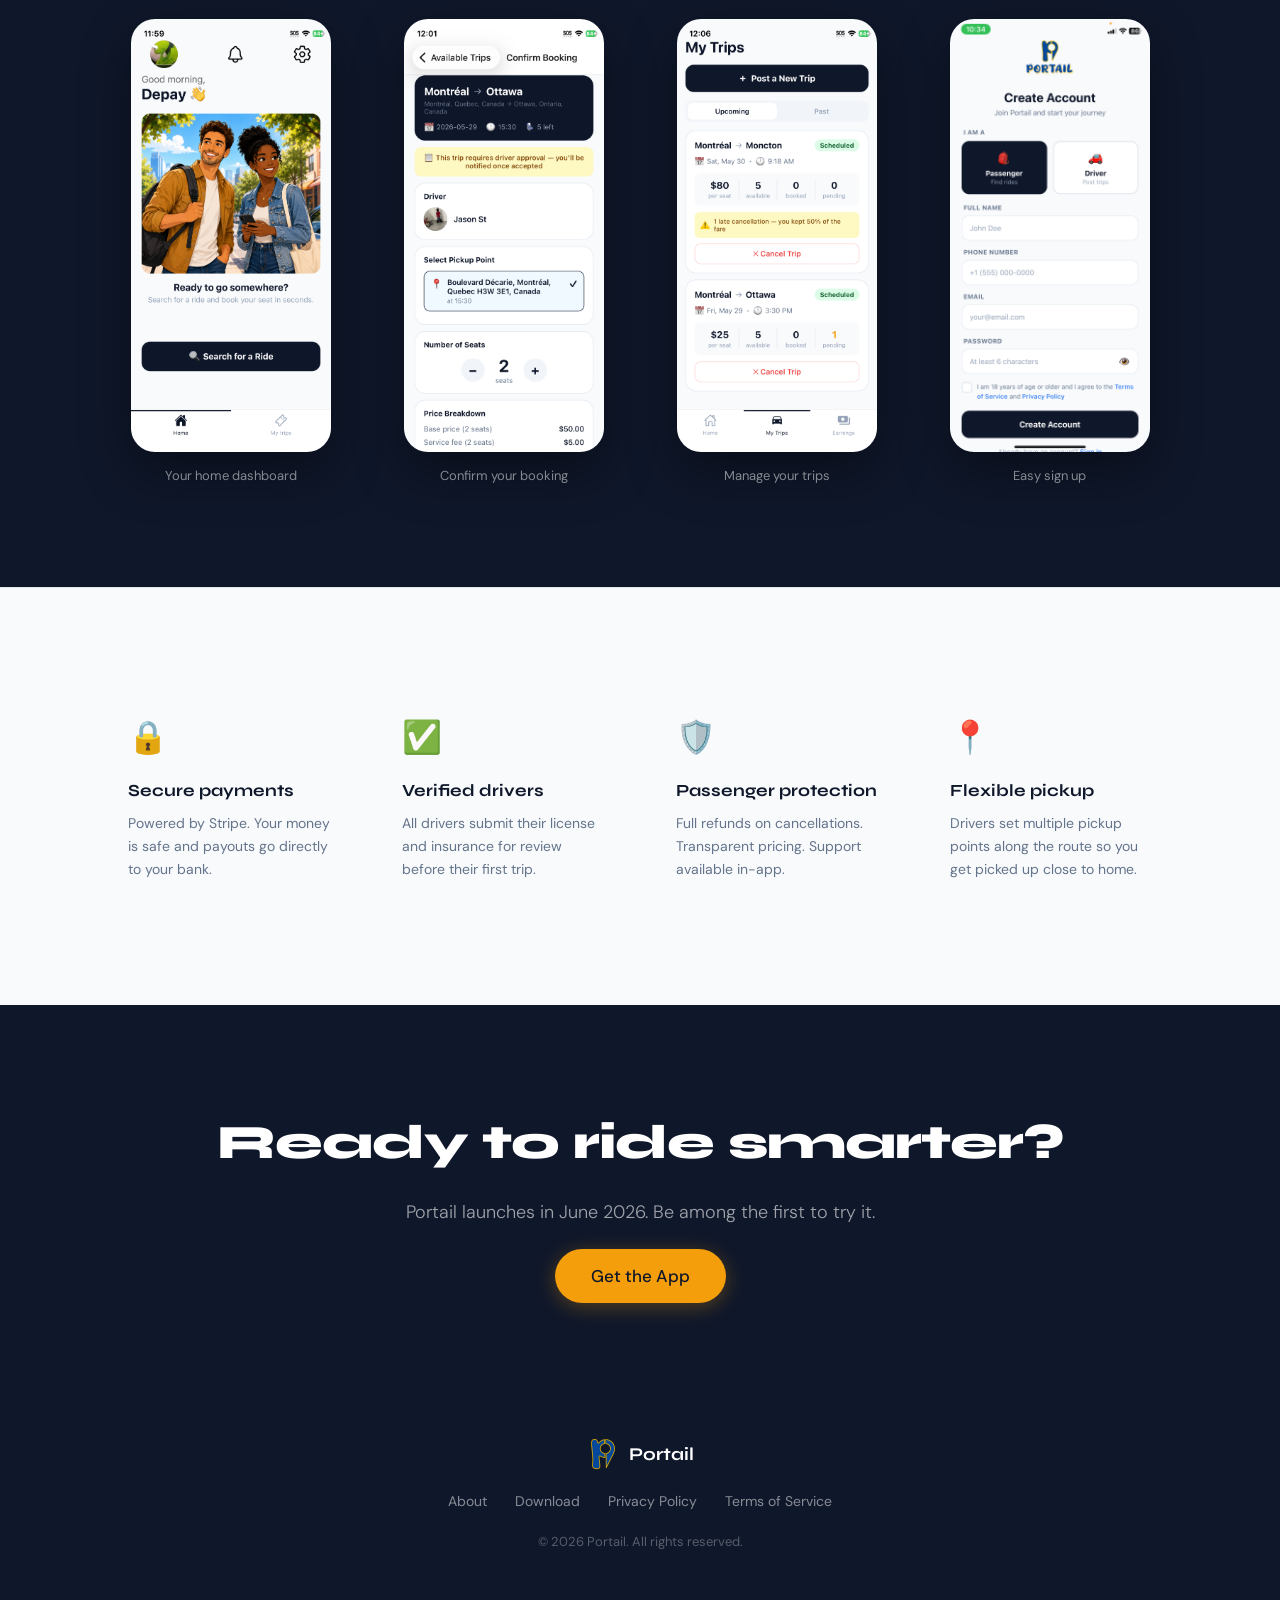
==== commit 061ad8d2: "update" ====
--- a/index.html
+++ b/index.html
@@ -30,7 +30,7 @@
   <section class="hero">
     <div class="hero-inner">
       <div class="hero-text">
-        <div class="hero-badge">🇨🇦 Made for Canada</div>
+        <div class="hero-badge">🍁 Made for Canada</div>
         <h1>Travel together,<br /><span class="accent">spend less.</span></h1>
         <p class="hero-sub">Portail connects drivers and passengers for affordable, convenient carpooling across Canada. Post a trip, book a seat, and travel smarter.</p>
         <div class="hero-cta">
@@ -54,7 +54,7 @@
       </div>
       <div class="hero-phones">
         <div class="phone-wrap phone-back">
-          <img src="screen2.png" alt="Booking screen" class="phone-screen" />
+          <img src="image2.png" alt="Booking screen" class="phone-screen" />
         </div>
         <div class="phone-wrap phone-front">
           <img src="screen1.png" alt="Home screen" class="phone-screen" />
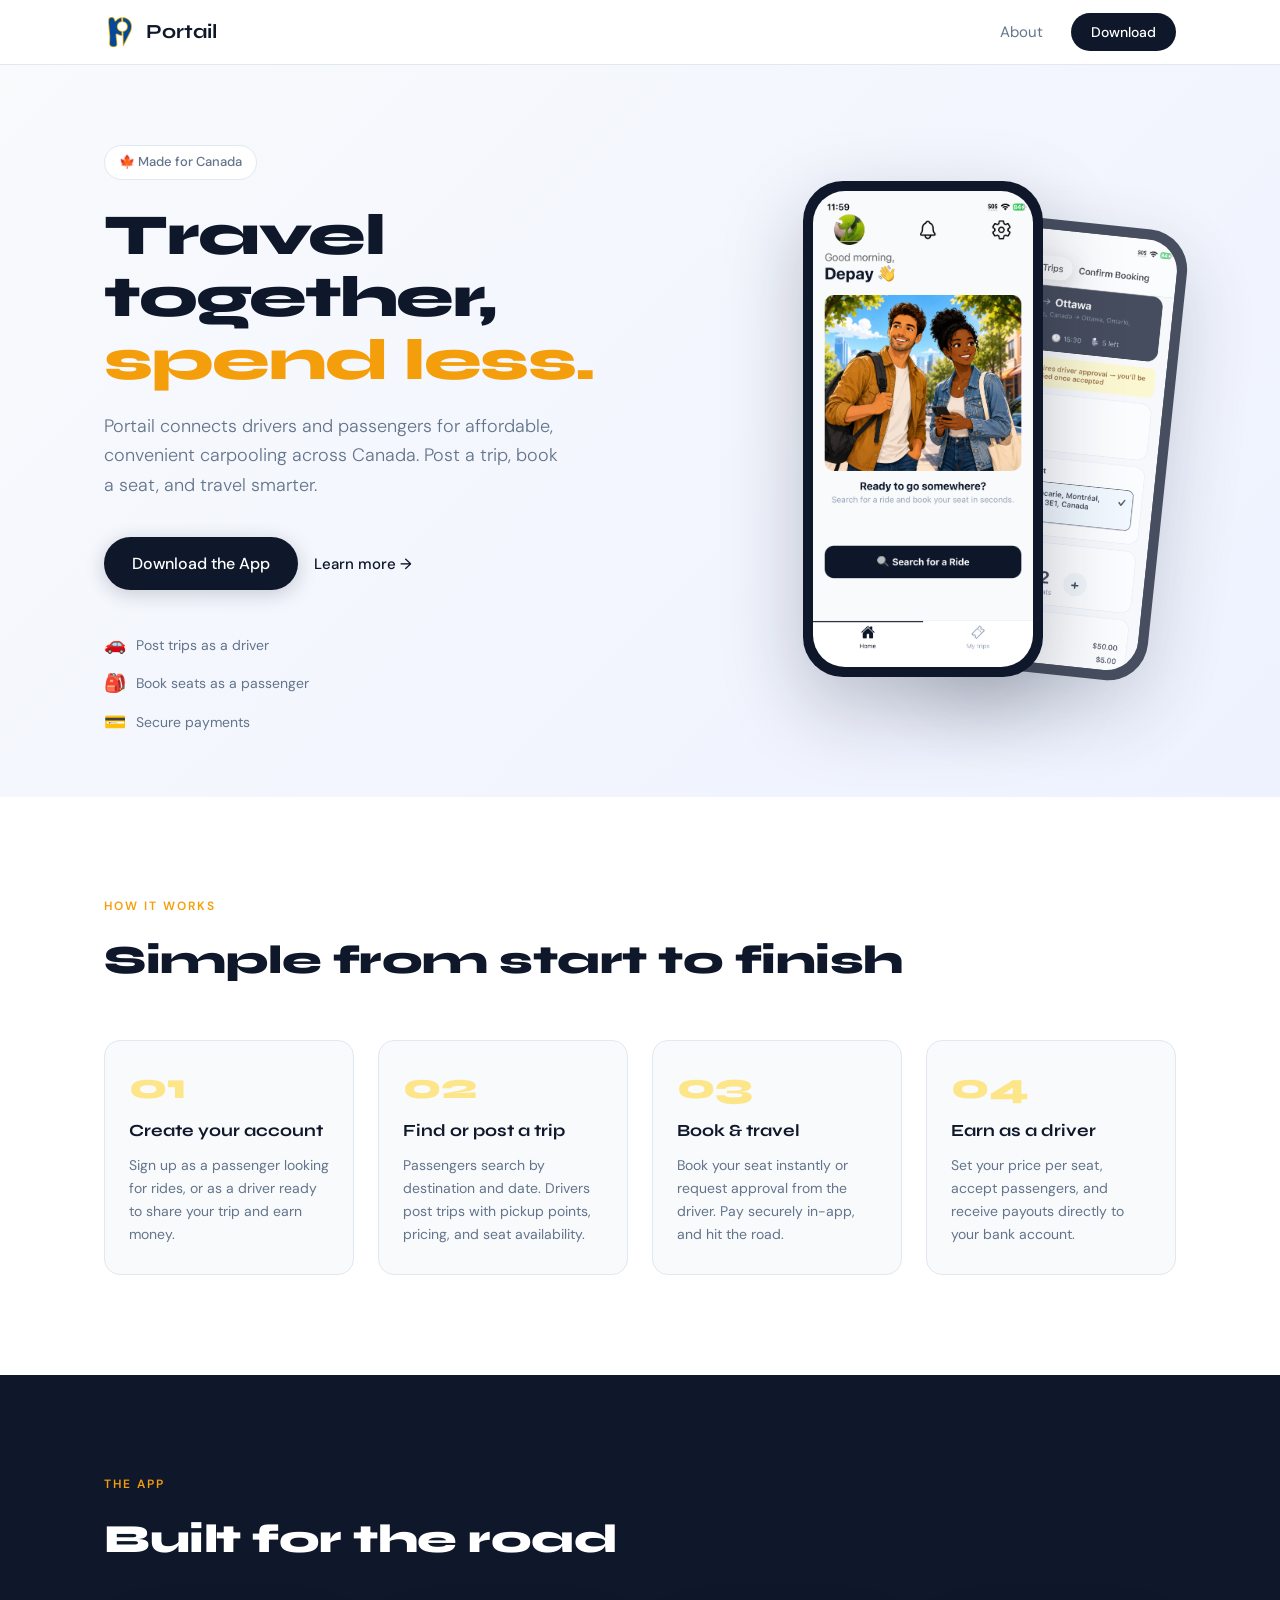
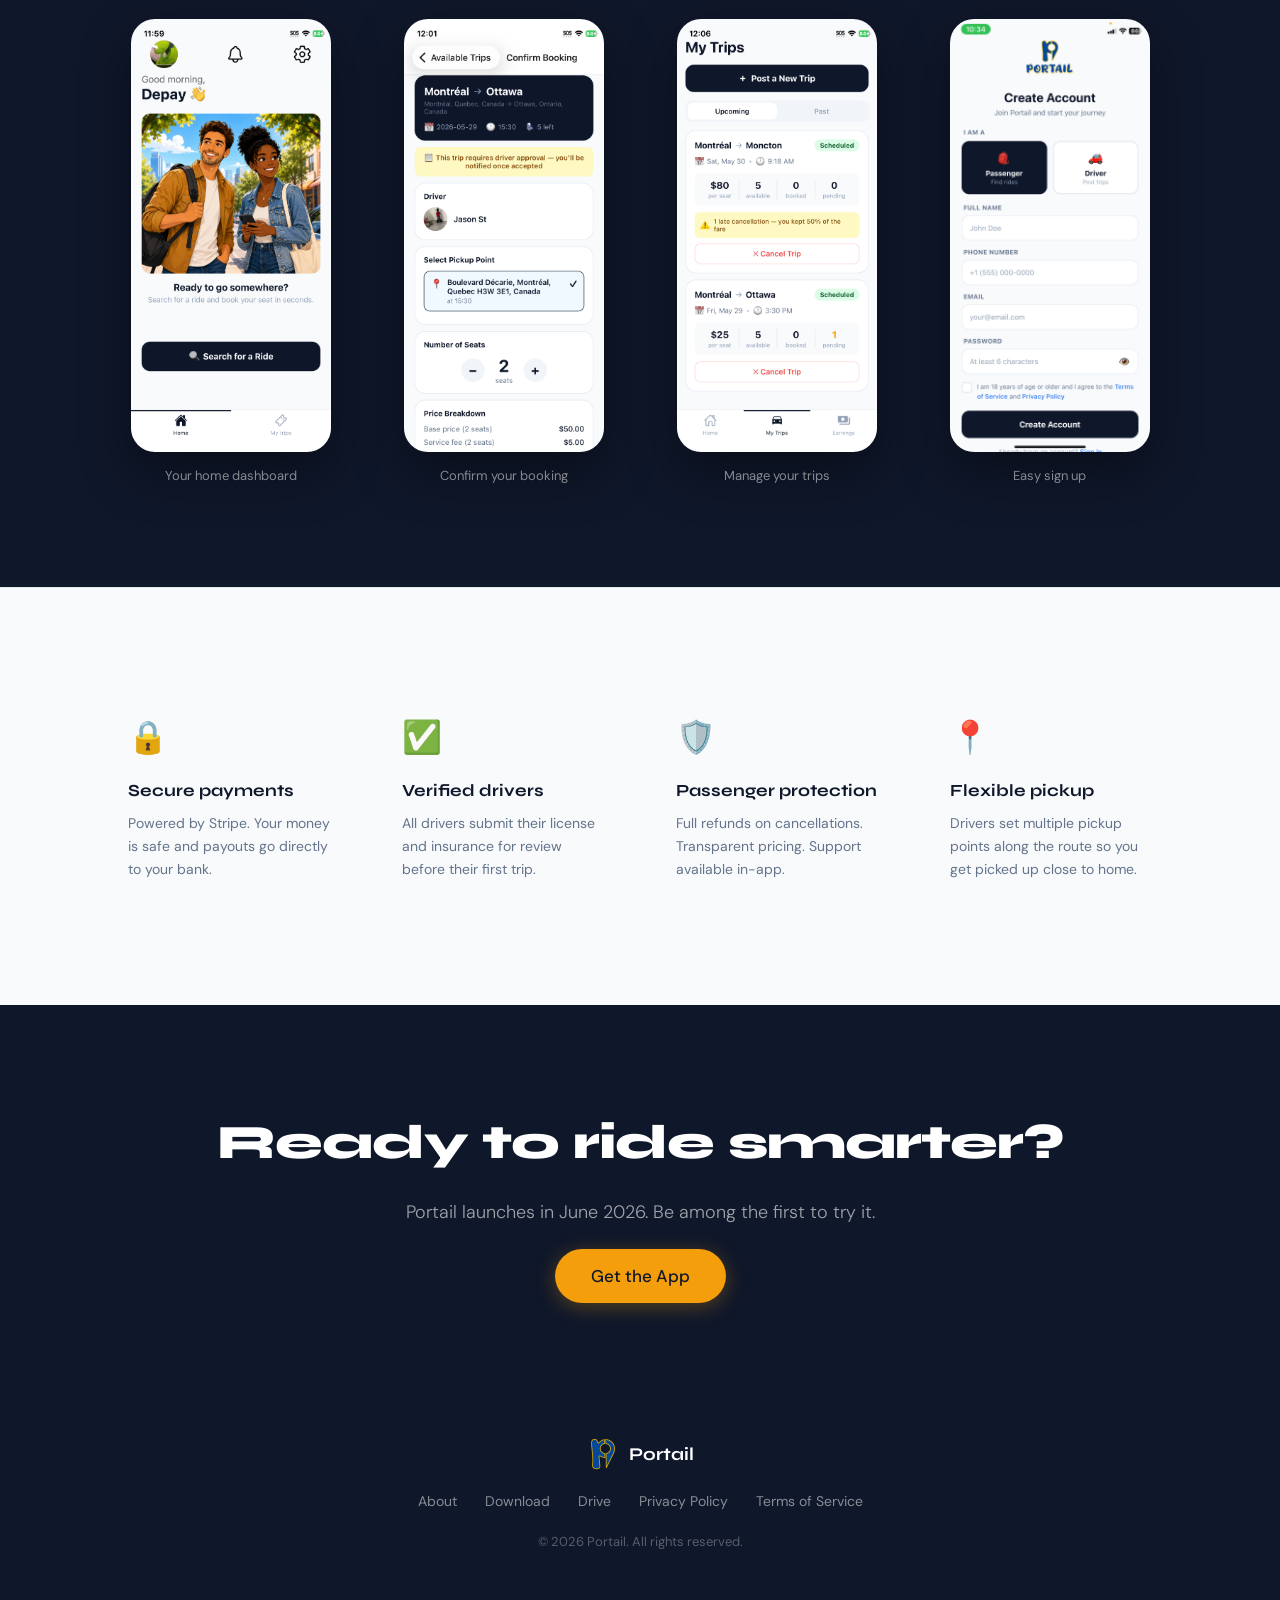
==== commit 1821270e: "Add drivers, privacy, and terms pages" ====
--- a/index.html
+++ b/index.html
@@ -1,10 +1,20 @@
 <!DOCTYPE html>
 <html lang="en">
 <head>
+  <!-- Google tag (gtag.js) -->
+<script async src="https://www.googletagmanager.com/gtag/js?id=G-FDJCVKMTHC"></script>
+<script>
+  window.dataLayer = window.dataLayer || [];
+  function gtag(){dataLayer.push(arguments);}
+  gtag('js', new Date());
+
+  gtag('config', 'G-FDJCVKMTHC');
+</script>
   <meta charset="UTF-8" />
   <meta name="viewport" content="width=device-width, initial-scale=1.0" />
   <title>Portail — Carpooling Made Simple</title>
   <meta name="description" content="Portail connects drivers and passengers for affordable, convenient carpooling across Canada. Post a trip, book a seat, and travel smarter." />
+  <link rel="icon" type="image/png" href="/favicon.png" />
   <link rel="preconnect" href="https://fonts.googleapis.com" />
   <link rel="preconnect" href="https://fonts.gstatic.com" crossorigin />
   <link href="https://fonts.googleapis.com/css2?family=Syne:wght@400;600;700;800&family=DM+Sans:ital,opsz,wght@0,9..40,300;0,9..40,400;0,9..40,500;1,9..40,300&display=swap" rel="stylesheet" />
@@ -166,8 +176,9 @@
       <div class="footer-links">
         <a href="about.html">About</a>
         <a href="download.html">Download</a>
-        <a href="https://grape-magnolia-440.notion.site/Portail-Privacy-Policy-3470fde5a15980a7932dcb710c781176" target="_blank">Privacy Policy</a>
-        <a href="https://grape-magnolia-440.notion.site/Portail-Terms-of-Service-3470fde5a15980f983e7eccd2fd66af7" target="_blank">Terms of Service</a>
+        <a href="drivers.html">Drive</a>
+        <a href="privacy.html">Privacy Policy</a>
+        <a href="terms.html">Terms of Service</a>
       </div>
       <p class="footer-copy">© 2026 Portail. All rights reserved.</p>
     </div>
--- a/styles.css
+++ b/styles.css
@@ -764,3 +764,218 @@
   .footer-links { flex-wrap: wrap; justify-content: center; gap: 16px; }
   .hero-cta { flex-direction: column; align-items: flex-start; }
 }
+
+/* DRIVER PAGE */
+.driver-hero {
+  padding: 80px 0 60px;
+  background: linear-gradient(135deg, #f8fafc 0%, #eef2ff 100%);
+}
+
+.driver-hero h1 {
+  font-size: 58px;
+  font-weight: 800;
+  letter-spacing: -1.5px;
+  color: var(--navy);
+  margin-bottom: 20px;
+  line-height: 1.08;
+}
+
+.driver-hero .hero-sub {
+  max-width: 580px;
+  margin-bottom: 36px;
+}
+
+.cities-section {
+  padding: 100px 0;
+  background: var(--white);
+}
+
+.cities-section h2 {
+  font-size: 40px;
+  font-weight: 800;
+  color: var(--navy);
+  margin-bottom: 48px;
+  letter-spacing: -0.5px;
+}
+
+.cities-grid {
+  display: grid;
+  grid-template-columns: repeat(3, 1fr);
+  gap: 24px;
+}
+
+.city-card {
+  background: var(--off-white);
+  border: 1px solid var(--border);
+  border-radius: var(--radius);
+  padding: 32px 28px;
+}
+
+.city-emoji { font-size: 36px; margin-bottom: 16px; }
+
+.city-card h3 {
+  font-size: 22px;
+  font-weight: 700;
+  color: var(--navy);
+  margin-bottom: 12px;
+}
+
+.city-card p {
+  font-size: 15px;
+  color: var(--text-muted);
+  line-height: 1.7;
+}
+
+.driver-benefits {
+  padding: 100px 0;
+  background: var(--navy);
+}
+
+.driver-benefits .section-label { color: var(--gold); }
+
+.driver-benefits h2 {
+  font-size: 40px;
+  font-weight: 800;
+  color: var(--white);
+  margin-bottom: 48px;
+  letter-spacing: -0.5px;
+}
+
+.benefits-list {
+  display: grid;
+  grid-template-columns: repeat(2, 1fr);
+  gap: 32px 48px;
+}
+
+.benefit-item {
+  display: flex;
+  gap: 20px;
+  align-items: flex-start;
+}
+
+.benefit-icon { font-size: 28px; flex-shrink: 0; margin-top: 2px; }
+
+.benefit-text h3 {
+  font-size: 18px;
+  font-weight: 700;
+  color: var(--white);
+  margin-bottom: 8px;
+}
+
+.benefit-text p {
+  font-size: 14px;
+  color: rgba(255,255,255,0.6);
+  line-height: 1.7;
+}
+
+.driver-how {
+  padding: 100px 0;
+  background: var(--off-white);
+}
+
+.driver-how h2 {
+  font-size: 40px;
+  font-weight: 800;
+  color: var(--navy);
+  margin-bottom: 48px;
+  letter-spacing: -0.5px;
+}
+
+.steps-grid {
+  display: grid;
+  grid-template-columns: repeat(4, 1fr);
+  gap: 24px;
+}
+
+.step-card {
+  background: var(--white);
+  border: 1px solid var(--border);
+  border-radius: var(--radius);
+  padding: 28px 24px;
+}
+
+.step-num {
+  font-family: 'Syne', sans-serif;
+  font-size: 40px;
+  font-weight: 800;
+  color: var(--gold-light);
+  line-height: 1;
+  margin-bottom: 14px;
+}
+
+.step-card h3 {
+  font-size: 16px;
+  font-weight: 700;
+  color: var(--navy);
+  margin-bottom: 10px;
+}
+
+.step-card p {
+  font-size: 14px;
+  color: var(--text-muted);
+  line-height: 1.65;
+}
+
+/* LEGAL PAGES */
+.legal-page {
+  padding: 80px 0 100px;
+}
+
+.legal-inner {
+  max-width: 760px;
+}
+
+.legal-inner h1 {
+  font-size: 48px;
+  font-weight: 800;
+  color: var(--navy);
+  letter-spacing: -1px;
+  margin-bottom: 8px;
+}
+
+.legal-updated {
+  font-size: 14px;
+  color: var(--text-light);
+  margin-bottom: 48px;
+}
+
+.legal-content {
+  display: flex;
+  flex-direction: column;
+  gap: 40px;
+}
+
+.legal-section h2 {
+  font-size: 22px;
+  font-weight: 700;
+  color: var(--navy);
+  margin-bottom: 12px;
+  padding-bottom: 10px;
+  border-bottom: 1px solid var(--border);
+}
+
+.legal-section p, .legal-section ul, .legal-section ol {
+  font-size: 15px;
+  color: var(--text-muted);
+  line-height: 1.8;
+  margin-bottom: 12px;
+}
+
+.legal-section ul, .legal-section ol {
+  padding-left: 20px;
+}
+
+.legal-section li {
+  margin-bottom: 6px;
+}
+
+@media (max-width: 900px) {
+  .cities-grid { grid-template-columns: 1fr; }
+  .benefits-list { grid-template-columns: 1fr; }
+  .steps-grid { grid-template-columns: repeat(2, 1fr); }
+  .driver-hero h1 { font-size: 40px; }
+}
+
+@media (max-width: 560px) {
+  .steps-grid { grid-template-columns: 1fr; }
+}
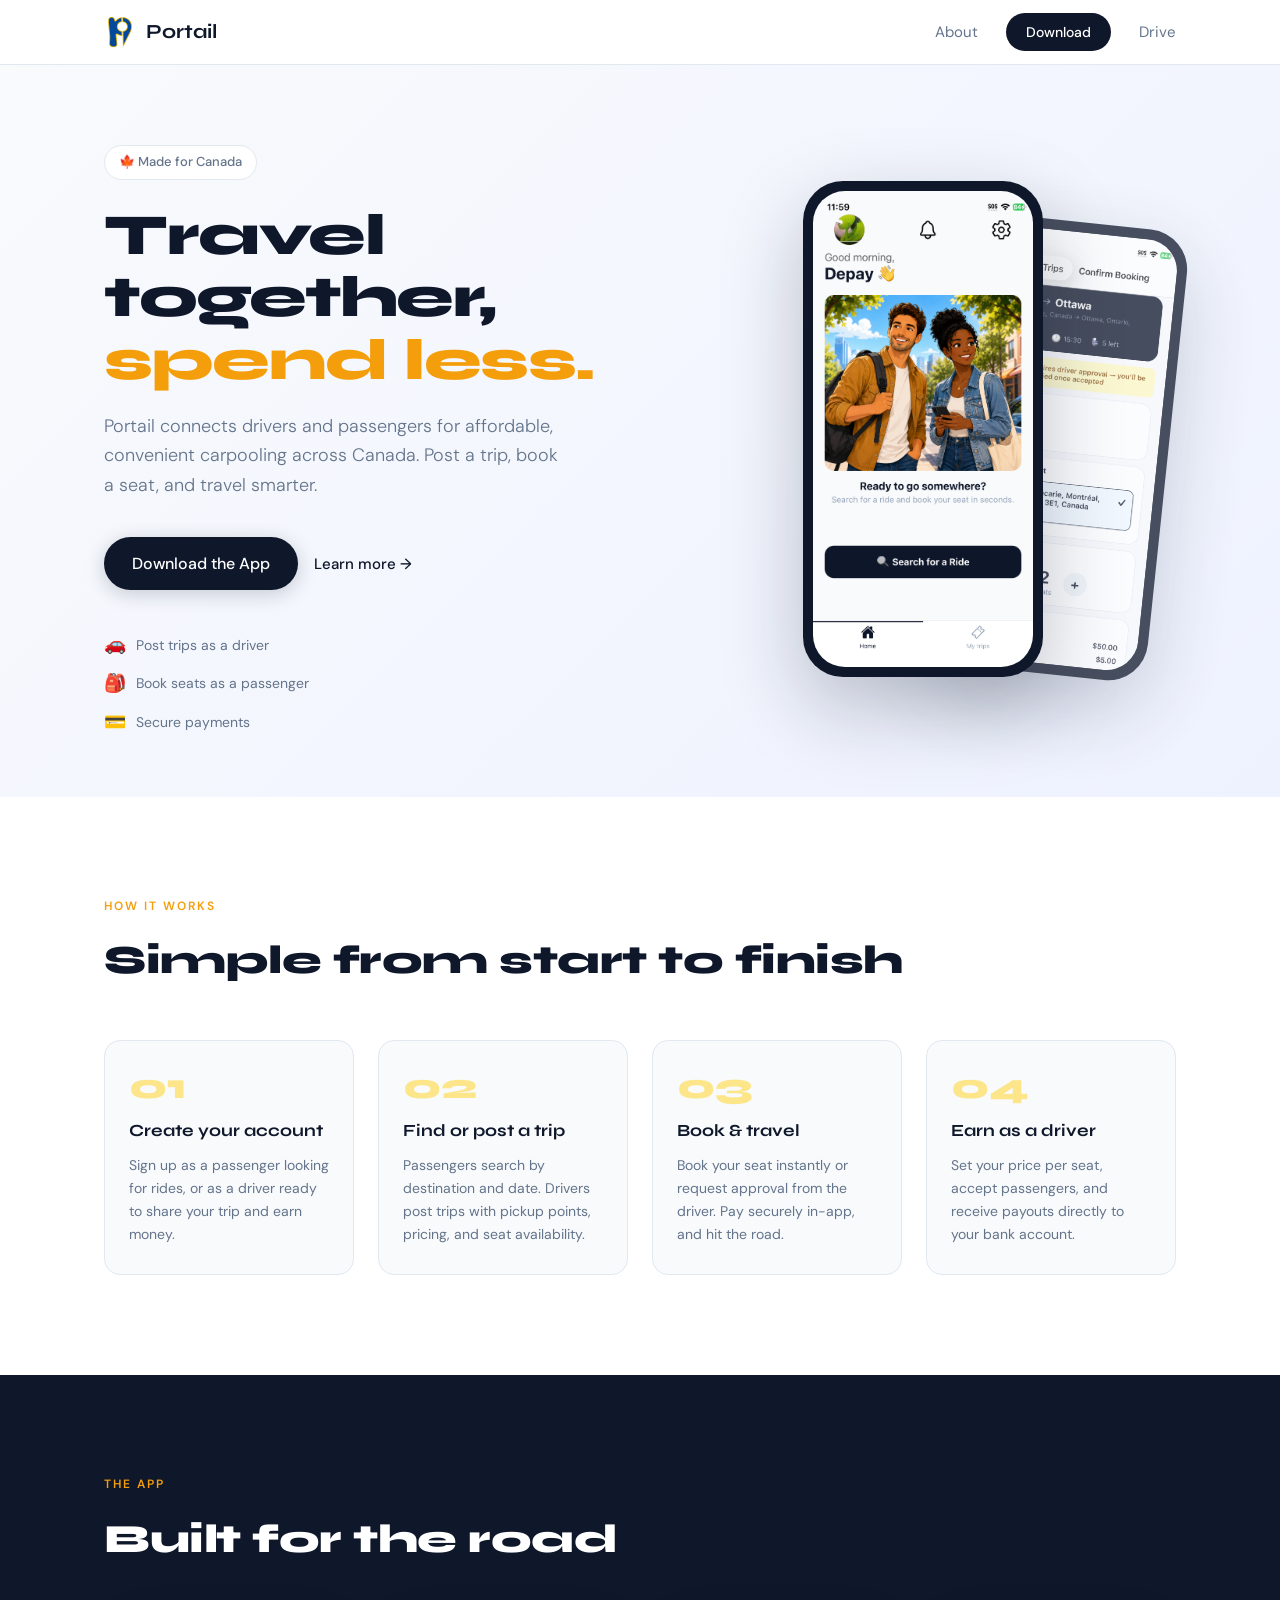
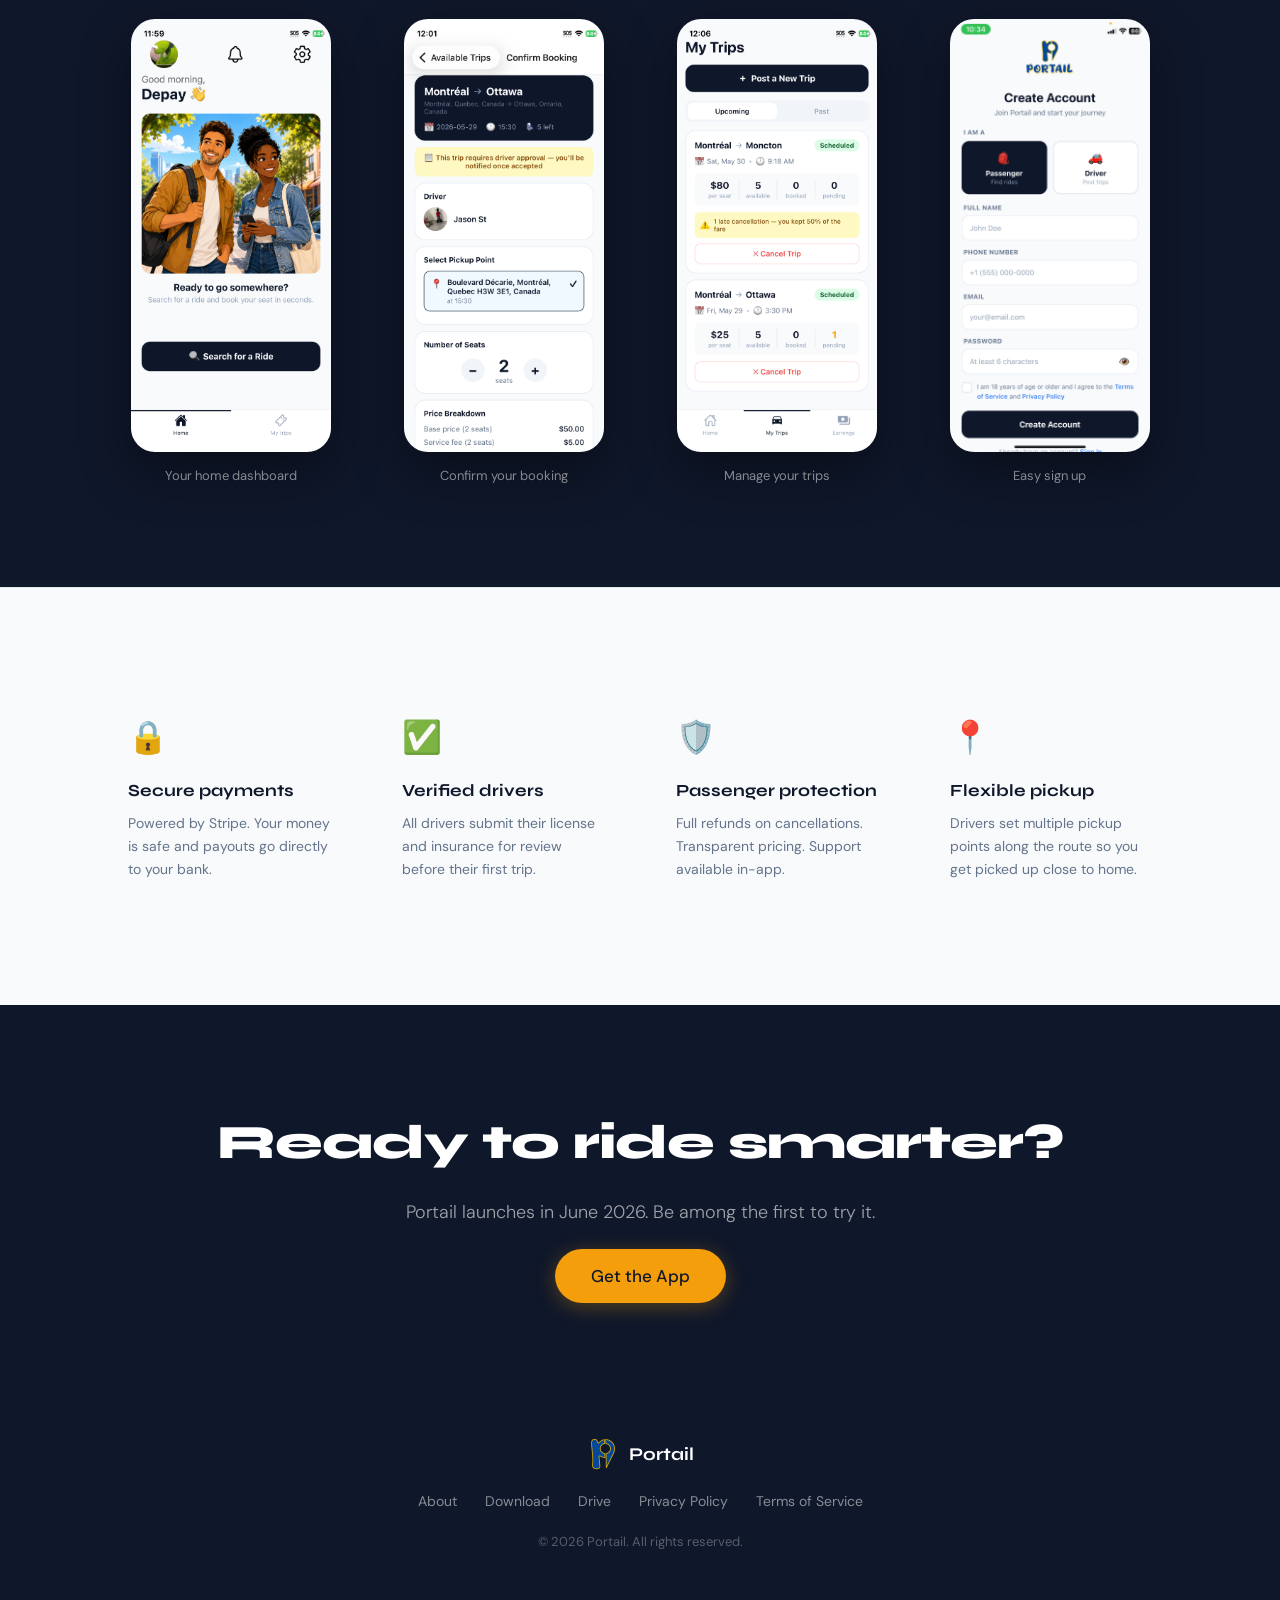
==== commit 348e576d: "Add drivers, privacy, and terms pages" ====
--- a/index.html
+++ b/index.html
@@ -32,6 +32,7 @@
       <div class="nav-links">
         <a href="about.html">About</a>
         <a href="download.html" class="btn-nav">Download</a>
+        <a href="drivers.html">Drive</a>
       </div>
     </div>
   </nav>
--- a/styles.css
+++ b/styles.css
@@ -979,3 +979,6 @@
 @media (max-width: 560px) {
   .steps-grid { grid-template-columns: 1fr; }
 }
+
+.legal-section a { color: var(--navy); font-weight: 500; }
+.legal-section a:hover { opacity: 0.7; }
